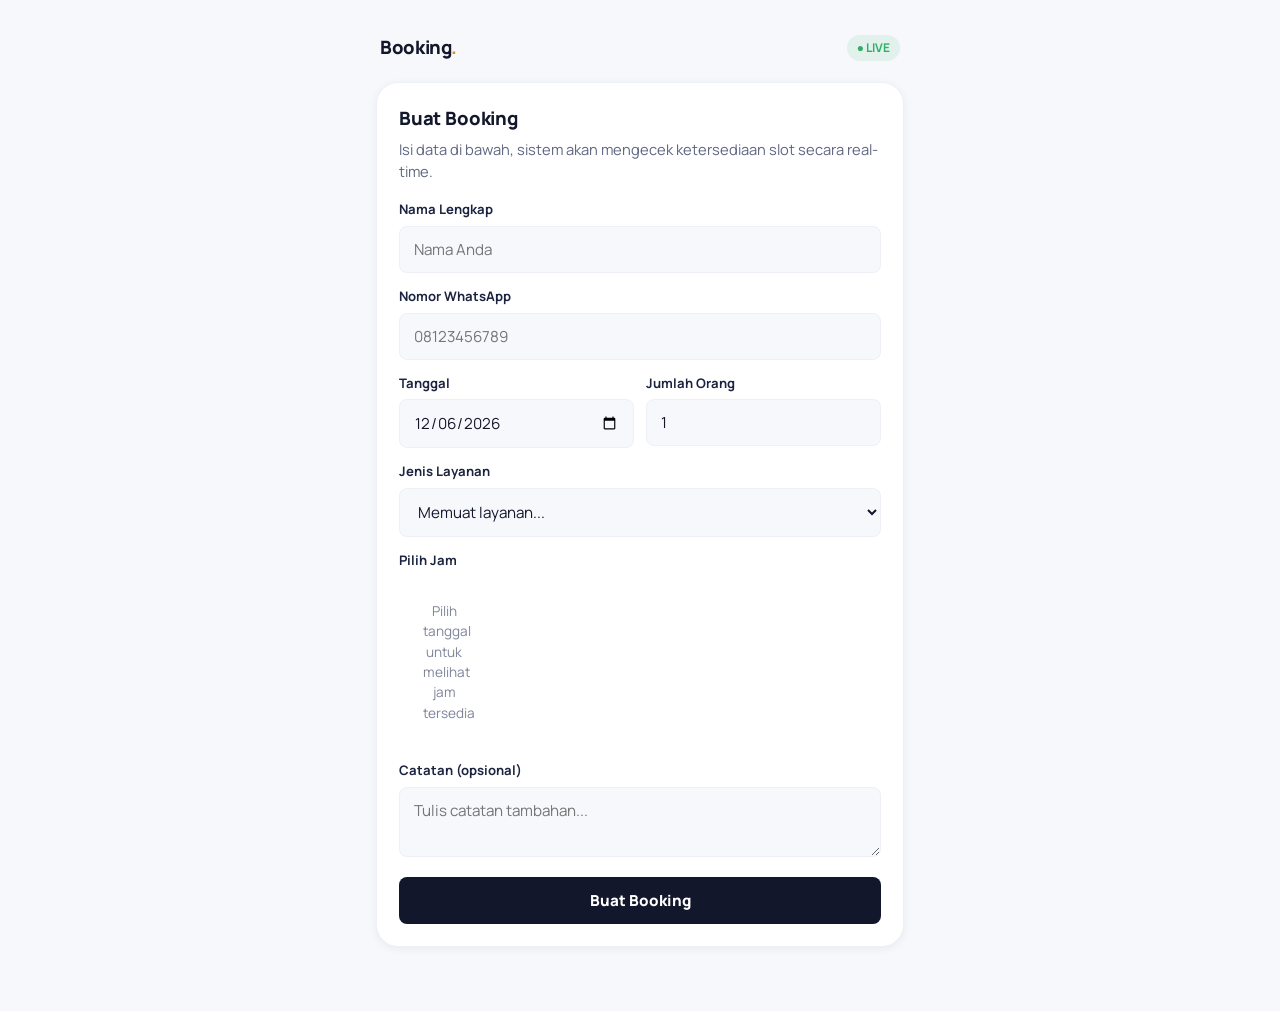
==== index.html @ 095576a8 "Add files via upload" ====
<!DOCTYPE html>
<html lang="id">
<head>
<meta charset="UTF-8">
<meta name="viewport" content="width=device-width, initial-scale=1.0">
<title>Booking Online</title>
<link rel="preconnect" href="https://fonts.googleapis.com">
<link href="https://fonts.googleapis.com/css2?family=Manrope:wght@500;700;800&display=swap" rel="stylesheet">
<link rel="stylesheet" href="assets/css/style.css">
</head>
<body>

<div class="page">
  <div class="topbar">
    <div class="brand">Booking<span>.</span></div>
    <div id="conn-indicator" class="conn-indicator online">● LIVE</div>
  </div>

  <!-- FORM BOOKING -->
  <div class="card" id="form-card">
    <h2>Buat Booking</h2>
    <p class="subtitle">Isi data di bawah, sistem akan mengecek ketersediaan slot secara real-time.</p>

    <form id="booking-form">
      <div class="field">
        <label>Nama Lengkap</label>
        <input type="text" name="nama" required placeholder="Nama Anda">
      </div>
      <div class="field">
        <label>Nomor WhatsApp</label>
        <input type="tel" name="whatsapp" required placeholder="08123456789">
      </div>
      <div class="field-row">
        <div class="field">
          <label>Tanggal</label>
          <input type="date" name="tanggal" id="input-tanggal" required>
        </div>
        <div class="field">
          <label>Jumlah Orang</label>
          <input type="number" name="jumlah" min="1" value="1" required>
        </div>
      </div>
      <div class="field">
        <label>Jenis Layanan</label>
        <select name="layanan" id="select-layanan" required>
          <option value="">Memuat layanan...</option>
        </select>
      </div>

      <div class="field">
        <label>Pilih Jam</label>
        <div id="slot-grid" class="slot-grid">
          <div class="loading-row">Pilih tanggal untuk melihat jam tersedia</div>
        </div>
        <input type="hidden" name="jam" id="input-jam" required>
      </div>

      <div class="field">
        <label>Catatan (opsional)</label>
        <textarea name="catatan" placeholder="Tulis catatan tambahan..."></textarea>
      </div>

      <button type="submit" class="btn btn-primary" id="submit-btn">Buat Booking</button>
    </form>
  </div>

  <!-- HASIL BOOKING -->
  <div class="card" id="result-card" style="display:none;">
    <h2>Booking Berhasil Dibuat</h2>
    <div class="detail-row"><span class="label">Booking ID</span><span class="value" id="res-id">-</span></div>
    <div class="detail-row"><span class="label">Nama</span><span class="value" id="res-nama">-</span></div>
    <div class="detail-row"><span class="label">Tanggal</span><span class="value" id="res-tanggal">-</span></div>
    <div class="detail-row"><span class="label">Jam</span><span class="value" id="res-jam">-</span></div>
    <div class="detail-row"><span class="label">Status</span><span class="value"><span class="badge badge-PENDING">PENDING</span></span></div>

    <div style="margin-top:18px; display:flex; flex-direction:column; gap:10px;">
      <a class="btn btn-amber" id="res-wa-btn" target="_blank" rel="noopener">Kirim WhatsApp</a>
      <a class="btn btn-outline" href="status.html" id="res-status-link">Cek Status Booking</a>
      <button class="btn btn-outline" id="res-new-btn" type="button">Buat Booking Lain</button>
    </div>
  </div>
</div>

<div id="toast-container"></div>

<script src="assets/js/config.js"></script>
<script src="assets/js/api.js"></script>
<script src="assets/js/booking.js"></script>
</body>
</html>
---- assets/css/style.css ----
/* ============================================================
   DESIGN TOKENS
   Palette: deep ink navy + warm amber accent (bukan cream/terracotta default)
   Font: Manrope (display/UI) + system fallback
============================================================ */
:root {
  --ink-900: #12172b;
  --ink-800: #1c2340;
  --ink-700: #2a3358;
  --ink-100: #eef0f7;
  --ink-50:  #f7f8fc;
  --amber-500: #f2a93b;
  --amber-600: #d98e1f;
  --green-500: #2fae66;
  --red-500: #e14f4f;
  --blue-500: #3b7cf2;

  --radius-sm: 8px;
  --radius-md: 14px;
  --radius-lg: 22px;

  --shadow-sm: 0 2px 8px rgba(18, 23, 43, 0.06);
  --shadow-md: 0 8px 24px rgba(18, 23, 43, 0.10);

  --font-display: 'Manrope', 'Segoe UI', sans-serif;
  --font-body: 'Manrope', 'Segoe UI', sans-serif;
}

* { box-sizing: border-box; }
html, body { margin: 0; padding: 0; }

body {
  font-family: var(--font-body);
  background: var(--ink-50);
  color: var(--ink-900);
  line-height: 1.5;
  -webkit-font-smoothing: antialiased;
}

a { color: inherit; }

/* ---------------- Layout shells ---------------- */
.page {
  max-width: 560px;
  margin: 0 auto;
  padding: 20px 16px 64px;
}
.page-wide {
  max-width: 1080px;
  margin: 0 auto;
  padding: 20px 20px 64px;
}

.topbar {
  display: flex;
  align-items: center;
  justify-content: space-between;
  padding: 14px 4px 20px;
}
.brand {
  font-family: var(--font-display);
  font-weight: 800;
  font-size: 1.15rem;
  letter-spacing: -0.02em;
  color: var(--ink-900);
}
.brand span { color: var(--amber-600); }

/* ---------------- Live indicator ---------------- */
.conn-indicator {
  font-size: 0.75rem;
  font-weight: 700;
  padding: 4px 10px;
  border-radius: 999px;
  background: var(--ink-100);
  color: var(--ink-700);
}
.conn-indicator.online { color: var(--green-500); background: rgba(47,174,102,0.10); }
.conn-indicator.offline { color: var(--red-500); background: rgba(225,79,79,0.10); }

/* ---------------- Cards ---------------- */
.card {
  background: #fff;
  border-radius: var(--radius-lg);
  padding: 22px;
  box-shadow: var(--shadow-sm);
  border: 1px solid var(--ink-100);
}
.card + .card { margin-top: 16px; }

h1, h2, h3 {
  font-family: var(--font-display);
  letter-spacing: -0.01em;
  margin: 0 0 6px;
}
h1 { font-size: 1.5rem; font-weight: 800; }
h2 { font-size: 1.15rem; font-weight: 800; }
p.subtitle { color: var(--ink-700); opacity: 0.75; margin: 0 0 18px; font-size: 0.92rem; }

/* ---------------- Form ---------------- */
.field { margin-bottom: 14px; }
.field label {
  display: block;
  font-size: 0.82rem;
  font-weight: 700;
  color: var(--ink-800);
  margin-bottom: 6px;
}
.field input,
.field select,
.field textarea {
  width: 100%;
  padding: 12px 14px;
  border-radius: var(--radius-sm);
  border: 1.5px solid var(--ink-100);
  background: var(--ink-50);
  font-size: 0.95rem;
  font-family: inherit;
  color: var(--ink-900);
  transition: border-color 0.15s ease;
}
.field input:focus,
.field select:focus,
.field textarea:focus {
  outline: none;
  border-color: var(--amber-500);
  background: #fff;
}
.field textarea { resize: vertical; min-height: 70px; }
.field-row { display: flex; gap: 12px; }
.field-row .field { flex: 1; }

/* ---------------- Slots ---------------- */
.slot-grid {
  display: grid;
  grid-template-columns: repeat(auto-fill, minmax(84px, 1fr));
  gap: 8px;
  margin-top: 4px;
}
.slot {
  padding: 10px 6px;
  text-align: center;
  border-radius: var(--radius-sm);
  border: 1.5px solid var(--ink-100);
  background: var(--ink-50);
  cursor: pointer;
  font-size: 0.85rem;
  font-weight: 700;
  color: var(--ink-800);
}
.slot small { display: block; font-weight: 500; opacity: 0.65; font-size: 0.72rem; margin-top: 2px; }
.slot.selected { border-color: var(--amber-500); background: rgba(242,169,59,0.14); color: var(--amber-600); }
.slot.full { opacity: 0.4; cursor: not-allowed; text-decoration: line-through; }

/* ---------------- Buttons ---------------- */
.btn {
  display: inline-flex;
  align-items: center;
  justify-content: center;
  gap: 8px;
  border: none;
  border-radius: var(--radius-sm);
  padding: 13px 20px;
  font-size: 0.95rem;
  font-weight: 800;
  font-family: inherit;
  cursor: pointer;
  transition: transform 0.1s ease, opacity 0.15s ease;
  width: 100%;
}
.btn:active { transform: scale(0.98); }
.btn:disabled { opacity: 0.5; cursor: not-allowed; }
.btn-primary { background: var(--ink-900); color: #fff; }
.btn-amber { background: var(--amber-500); color: var(--ink-900); }
.btn-outline { background: #fff; color: var(--ink-900); border: 1.5px solid var(--ink-100); }
.btn-sm { width: auto; padding: 8px 14px; font-size: 0.8rem; }
.btn-green { background: var(--green-500); color: #fff; }
.btn-red { background: var(--red-500); color: #fff; }
.btn-blue { background: var(--blue-500); color: #fff; }

/* ---------------- Status badges ---------------- */
.badge {
  display: inline-block;
  padding: 5px 12px;
  border-radius: 999px;
  font-size: 0.75rem;
  font-weight: 800;
  letter-spacing: 0.02em;
}
.badge-PENDING { background: rgba(242,169,59,0.15); color: var(--amber-600); }
.badge-CONFIRMED { background: rgba(47,174,102,0.15); color: var(--green-500); }
.badge-RESCHEDULED { background: rgba(59,124,242,0.15); color: var(--blue-500); }
.badge-CANCELLED { background: rgba(225,79,79,0.15); color: var(--red-500); }
.badge-REJECTED { background: rgba(225,79,79,0.15); color: var(--red-500); }
.badge-COMPLETED { background: var(--ink-100); color: var(--ink-800); }

/* ---------------- Result / detail rows ---------------- */
.detail-row {
  display: flex;
  justify-content: space-between;
  padding: 9px 0;
  border-bottom: 1px dashed var(--ink-100);
  font-size: 0.9rem;
}
.detail-row:last-child { border-bottom: none; }
.detail-row span.label { color: var(--ink-700); opacity: 0.7; }
.detail-row span.value { font-weight: 700; text-align: right; }

/* ---------------- Toast ---------------- */
#toast-container {
  position: fixed;
  bottom: 20px;
  left: 50%;
  transform: translateX(-50%);
  display: flex;
  flex-direction: column;
  gap: 8px;
  z-index: 999;
  width: calc(100% - 32px);
  max-width: 420px;
}
.toast {
  background: var(--ink-900);
  color: #fff;
  padding: 12px 16px;
  border-radius: var(--radius-sm);
  font-size: 0.85rem;
  font-weight: 600;
  box-shadow: var(--shadow-md);
  opacity: 0;
  transform: translateY(8px);
  transition: all 0.25s ease;
}
.toast.show { opacity: 1; transform: translateY(0); }
.toast-success { background: var(--green-500); }
.toast-error { background: var(--red-500); }

/* ---------------- Loading ---------------- */
.spinner {
  width: 20px; height: 20px;
  border: 3px solid var(--ink-100);
  border-top-color: var(--amber-500);
  border-radius: 50%;
  animation: spin 0.7s linear infinite;
  margin: 0 auto;
}
@keyframes spin { to { transform: rotate(360deg); } }
.loading-row { text-align: center; padding: 24px; color: var(--ink-700); opacity: 0.6; font-size: 0.85rem; }

/* ---------------- Admin dashboard ---------------- */
.stat-grid {
  display: grid;
  grid-template-columns: repeat(auto-fit, minmax(120px, 1fr));
  gap: 12px;
  margin-bottom: 20px;
}
.stat-card {
  background: #fff;
  border-radius: var(--radius-md);
  padding: 16px;
  border: 1px solid var(--ink-100);
  box-shadow: var(--shadow-sm);
}
.stat-card .num { font-family: var(--font-display); font-size: 1.6rem; font-weight: 800; }
.stat-card .lbl { font-size: 0.75rem; color: var(--ink-700); opacity: 0.7; font-weight: 700; text-transform: uppercase; letter-spacing: 0.03em; }

.table-wrap { overflow-x: auto; border-radius: var(--radius-md); border: 1px solid var(--ink-100); background: #fff; }
table { width: 100%; border-collapse: collapse; font-size: 0.85rem; min-width: 900px; }
thead th {
  text-align: left;
  padding: 12px 14px;
  background: var(--ink-900);
  color: #fff;
  font-weight: 700;
  font-size: 0.75rem;
  text-transform: uppercase;
  letter-spacing: 0.03em;
  white-space: nowrap;
}
tbody td { padding: 12px 14px; border-bottom: 1px solid var(--ink-100); white-space: nowrap; }
tbody tr:hover { background: var(--ink-50); }
.action-cell { display: flex; gap: 6px; flex-wrap: wrap; }

.login-wrap {
  min-height: 100vh;
  display: flex;
  align-items: center;
  justify-content: center;
  padding: 20px;
}
.login-card { width: 100%; max-width: 380px; }

.modal-backdrop {
  position: fixed; inset: 0;
  background: rgba(18,23,43,0.45);
  display: none;
  align-items: center;
  justify-content: center;
  z-index: 998;
  padding: 20px;
}
.modal-backdrop.open { display: flex; }
.modal-card { background: #fff; border-radius: var(--radius-lg); padding: 22px; width: 100%; max-width: 380px; }

@media (max-width: 640px) {
  .field-row { flex-direction: column; gap: 0; }
}
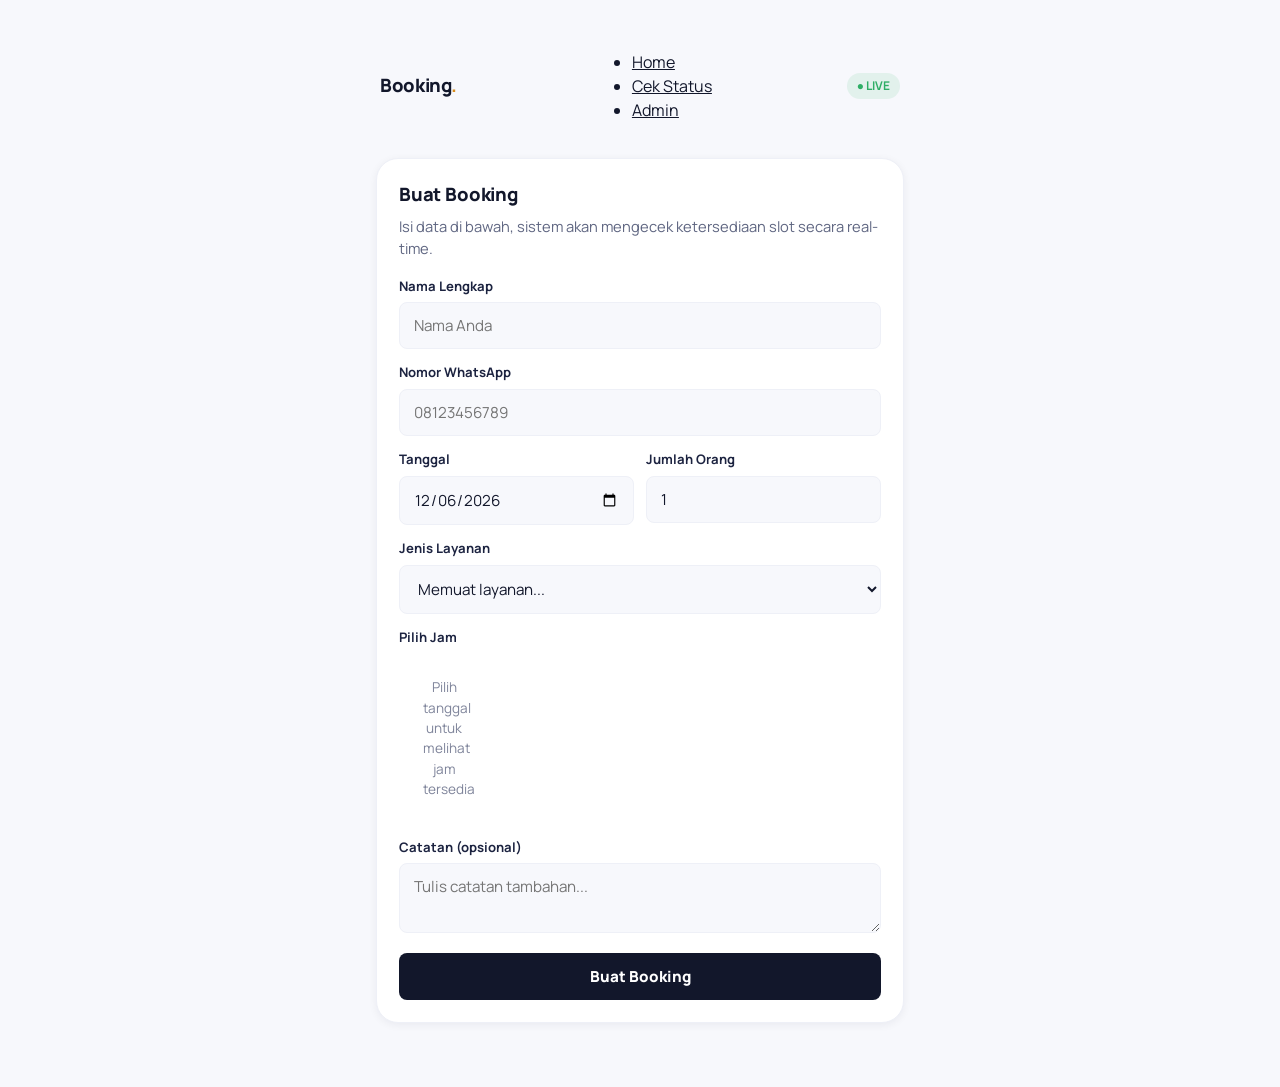
==== commit 3c4b0e2e: "Update index.html" ====
--- a/index.html
+++ b/index.html
@@ -11,8 +11,16 @@
 <body>
 
 <div class="page">
+  <!-- TOPBAR / NAVBAR -->
   <div class="topbar">
     <div class="brand">Booking<span>.</span></div>
+    <nav class="navbar">
+      <ul class="nav-links">
+        <li><a href="index.html" class="active">Home</a></li>
+        <li><a href="status.html">Cek Status</a></li>
+        <li><a href="admin.html">Admin</a></li>
+      </ul>
+    </nav>
     <div id="conn-indicator" class="conn-indicator online">● LIVE</div>
   </div>
 
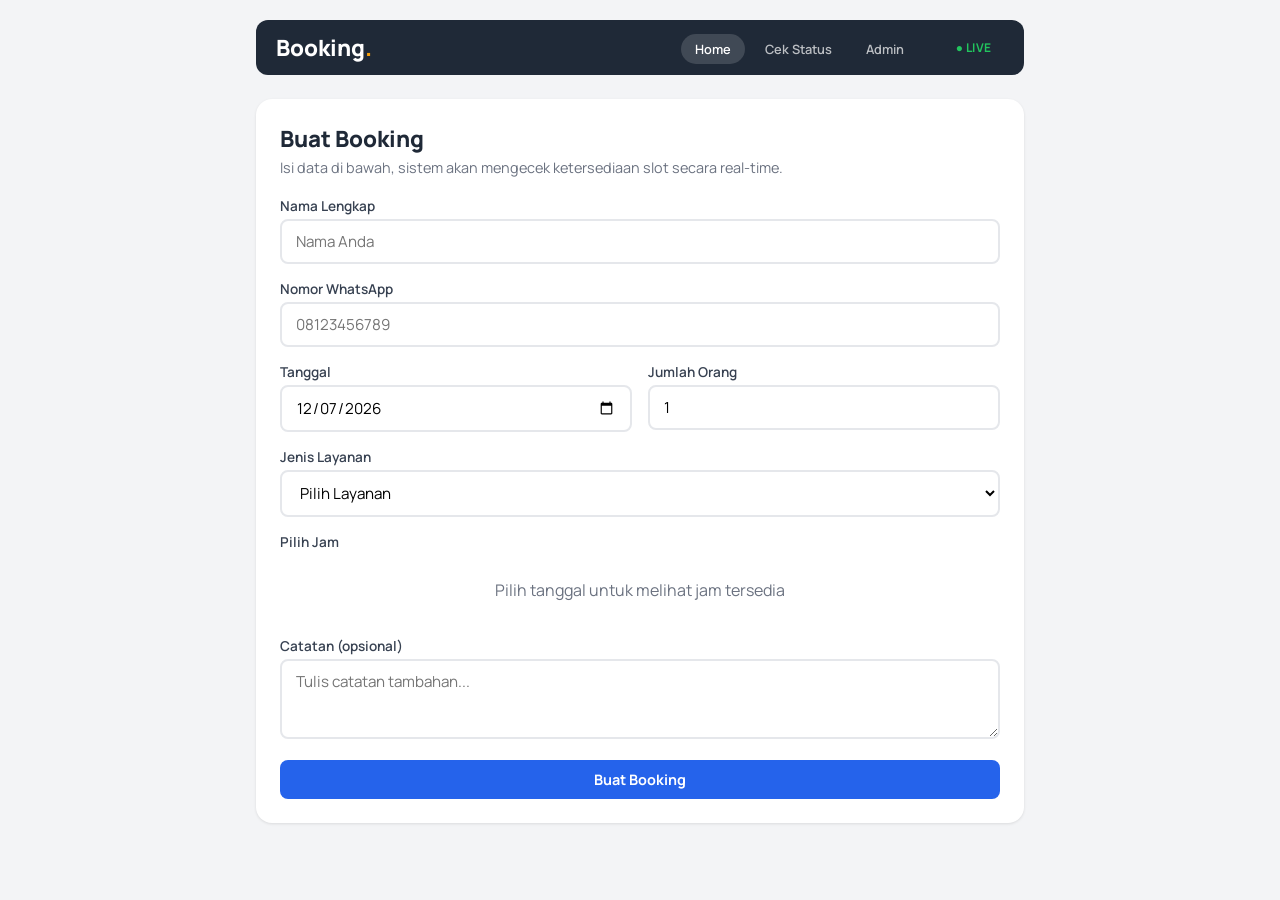
==== commit 989fa3ea: "Update index.html" ====
--- a/index.html
+++ b/index.html
@@ -6,7 +6,375 @@
 <title>Booking Online</title>
 <link rel="preconnect" href="https://fonts.googleapis.com">
 <link href="https://fonts.googleapis.com/css2?family=Manrope:wght@500;700;800&display=swap" rel="stylesheet">
-<link rel="stylesheet" href="assets/css/style.css">
+<style>
+/* ========== CSS STYLES ========== */
+* {
+  margin: 0;
+  padding: 0;
+  box-sizing: border-box;
+}
+
+body {
+  font-family: 'Manrope', sans-serif;
+  background: #f3f4f6;
+  color: #1f2937;
+  min-height: 100vh;
+}
+
+.page {
+  max-width: 800px;
+  margin: 0 auto;
+  padding: 20px 16px;
+}
+
+/* TOPBAR */
+.topbar {
+  display: flex;
+  align-items: center;
+  background: #1f2937;
+  color: #fff;
+  padding: 12px 20px;
+  border-radius: 12px;
+  margin-bottom: 24px;
+  gap: 16px;
+  flex-wrap: wrap;
+}
+
+.brand {
+  font-size: 1.4rem;
+  font-weight: 800;
+}
+.brand span {
+  color: #f59e0b;
+}
+
+.navbar {
+  display: flex;
+  align-items: center;
+  margin-left: auto;
+  margin-right: 10px;
+}
+
+.nav-links {
+  display: flex;
+  list-style: none;
+  gap: 6px;
+}
+
+.nav-links li a {
+  color: rgba(255,255,255,0.7);
+  text-decoration: none;
+  font-size: 0.8rem;
+  font-weight: 600;
+  padding: 6px 14px;
+  border-radius: 20px;
+  transition: all 0.3s ease;
+}
+
+.nav-links li a:hover {
+  color: #fff;
+  background: rgba(255,255,255,0.1);
+}
+
+.nav-links li a.active {
+  color: #fff;
+  background: rgba(255,255,255,0.15);
+}
+
+.conn-indicator {
+  font-size: 0.75rem;
+  font-weight: 700;
+  padding: 4px 12px;
+  border-radius: 20px;
+  letter-spacing: 0.5px;
+}
+.conn-indicator.online {
+  color: #22c55e;
+}
+.conn-indicator.offline {
+  color: #ef4444;
+}
+
+/* CARD */
+.card {
+  background: #fff;
+  border-radius: 16px;
+  padding: 24px;
+  box-shadow: 0 1px 3px rgba(0,0,0,0.1);
+  margin-bottom: 20px;
+}
+.card h2 {
+  font-size: 1.4rem;
+  font-weight: 800;
+  margin-bottom: 4px;
+}
+.card .subtitle {
+  color: #6b7280;
+  font-size: 0.9rem;
+  margin-bottom: 20px;
+}
+
+/* FIELD */
+.field {
+  margin-bottom: 16px;
+}
+.field label {
+  display: block;
+  font-weight: 600;
+  font-size: 0.85rem;
+  margin-bottom: 4px;
+  color: #374151;
+}
+.field input,
+.field select,
+.field textarea {
+  width: 100%;
+  padding: 10px 14px;
+  border: 2px solid #e5e7eb;
+  border-radius: 8px;
+  font-size: 0.95rem;
+  font-family: inherit;
+  transition: border-color 0.2s;
+  background: #fff;
+}
+.field input:focus,
+.field select:focus,
+.field textarea:focus {
+  outline: none;
+  border-color: #2563eb;
+}
+.field textarea {
+  min-height: 80px;
+  resize: vertical;
+}
+
+.field-row {
+  display: grid;
+  grid-template-columns: 1fr 1fr;
+  gap: 16px;
+}
+
+/* SLOT GRID */
+.slot-grid {
+  display: grid;
+  grid-template-columns: repeat(auto-fill, minmax(100px, 1fr));
+  gap: 10px;
+  margin-top: 8px;
+}
+
+.slot-item {
+  padding: 10px 12px;
+  border: 2px solid #e5e7eb;
+  border-radius: 8px;
+  text-align: center;
+  cursor: pointer;
+  transition: all 0.2s ease;
+  background: #fff;
+}
+
+.slot-item.available:hover {
+  border-color: #6b7280;
+  transform: translateY(-2px);
+  box-shadow: 0 4px 12px rgba(0,0,0,0.1);
+}
+
+.slot-item.selected {
+  border-color: #2563eb;
+  background: #eff6ff;
+  box-shadow: 0 0 0 3px rgba(37, 99, 235, 0.2);
+}
+
+.slot-item.unavailable {
+  background: #f3f4f6;
+  cursor: not-allowed;
+  opacity: 0.6;
+}
+
+.slot-time {
+  display: block;
+  font-weight: 600;
+  font-size: 0.9rem;
+}
+
+.slot-info {
+  display: block;
+  font-size: 0.7rem;
+  color: #6b7280;
+  margin-top: 2px;
+}
+
+.slot-badge {
+  display: inline-block;
+  background: #ef4444;
+  color: #fff;
+  font-size: 0.6rem;
+  padding: 2px 8px;
+  border-radius: 12px;
+  margin-top: 4px;
+}
+
+.loading-row {
+  grid-column: 1 / -1;
+  text-align: center;
+  padding: 20px;
+  color: #6b7280;
+}
+.loading-row.error {
+  color: #ef4444;
+}
+
+/* BUTTON */
+.btn {
+  display: inline-block;
+  padding: 10px 20px;
+  border: none;
+  border-radius: 8px;
+  font-weight: 700;
+  font-size: 0.9rem;
+  cursor: pointer;
+  text-decoration: none;
+  text-align: center;
+  transition: all 0.2s;
+  font-family: inherit;
+}
+.btn-primary {
+  background: #2563eb;
+  color: #fff;
+  width: 100%;
+}
+.btn-primary:hover {
+  background: #1d4ed8;
+}
+.btn-primary:disabled {
+  opacity: 0.6;
+  cursor: not-allowed;
+}
+.btn-amber {
+  background: #f59e0b;
+  color: #fff;
+}
+.btn-amber:hover {
+  background: #d97706;
+}
+.btn-outline {
+  background: transparent;
+  color: #374151;
+  border: 2px solid #d1d5db;
+}
+.btn-outline:hover {
+  background: #f3f4f6;
+}
+
+/* DETAIL ROW */
+.detail-row {
+  display: flex;
+  justify-content: space-between;
+  padding: 10px 0;
+  border-bottom: 1px solid #f3f4f6;
+}
+.detail-row .label {
+  color: #6b7280;
+  font-weight: 500;
+}
+.detail-row .value {
+  font-weight: 700;
+}
+
+.badge {
+  display: inline-block;
+  padding: 4px 12px;
+  border-radius: 12px;
+  font-size: 0.75rem;
+  font-weight: 700;
+}
+.badge-PENDING {
+  background: #fef3c7;
+  color: #d97706;
+}
+.badge-CONFIRMED {
+  background: #dbeafe;
+  color: #2563eb;
+}
+.badge-COMPLETED {
+  background: #d1fae5;
+  color: #059669;
+}
+.badge-CANCELLED {
+  background: #f3f4f6;
+  color: #6b7280;
+}
+.badge-REJECTED {
+  background: #fee2e2;
+  color: #dc2626;
+}
+.badge-RESCHEDULED {
+  background: #ede9fe;
+  color: #7c3aed;
+}
+
+/* TOAST */
+#toast-container {
+  position: fixed;
+  top: 20px;
+  right: 20px;
+  z-index: 9999;
+  display: flex;
+  flex-direction: column;
+  gap: 10px;
+}
+.toast {
+  padding: 14px 20px;
+  border-radius: 8px;
+  color: #fff;
+  font-weight: 500;
+  font-size: 0.9rem;
+  min-width: 250px;
+  max-width: 400px;
+  box-shadow: 0 4px 12px rgba(0,0,0,0.15);
+  animation: slideIn 0.3s ease;
+}
+.toast-success { background: #22c55e; }
+.toast-error { background: #ef4444; }
+.toast-info { background: #3b82f6; }
+
+@keyframes slideIn {
+  from { transform: translateX(100%); opacity: 0; }
+  to { transform: translateX(0); opacity: 1; }
+}
+
+/* RESPONSIVE */
+@media (max-width: 640px) {
+  .topbar {
+    flex-wrap: wrap;
+    padding: 10px 16px;
+    gap: 8px;
+  }
+  .navbar {
+    order: 3;
+    width: 100%;
+    margin: 0;
+    justify-content: center;
+  }
+  .nav-links li a {
+    font-size: 0.7rem;
+    padding: 4px 10px;
+  }
+  .field-row {
+    grid-template-columns: 1fr;
+  }
+  .slot-grid {
+    grid-template-columns: repeat(auto-fill, minmax(80px, 1fr));
+  }
+  .card {
+    padding: 16px;
+  }
+  .toast {
+    min-width: 200px;
+    font-size: 0.8rem;
+    padding: 12px 16px;
+  }
+}
+</style>
 </head>
 <body>
 
@@ -51,7 +419,13 @@
       <div class="field">
         <label>Jenis Layanan</label>
         <select name="layanan" id="select-layanan" required>
-          <option value="">Memuat layanan...</option>
+          <option value="">Pilih Layanan</option>
+          <option value="Potong Rambut">Potong Rambut</option>
+          <option value="Creambath">Creambath</option>
+          <option value="Cat Rambut">Cat Rambut</option>
+          <option value="Smoothing">Smoothing</option>
+          <option value="Hair Treatment">Hair Treatment</option>
+          <option value="Full Package">Full Package</option>
         </select>
       </div>
 
@@ -91,8 +465,311 @@
 
 <div id="toast-container"></div>
 
-<script src="assets/js/config.js"></script>
-<script src="assets/js/api.js"></script>
-<script src="assets/js/booking.js"></script>
+<script>
+// ========================================
+// ALL JAVASCRIPT LOGIC
+// ========================================
+
+(function() {
+  'use strict';
+
+  // ========== CONFIGURATION ==========
+  const CONFIG = {
+    ADMIN_PASSWORD: 'admin123',
+    WHATSAPP_ADMIN_NUMBER: '6281234567890',
+    OPERATIONAL_HOURS: { start: '08:00', end: '21:00' },
+    SLOT_DURATION: 60,
+    MAX_CAPACITY: 10,
+    STORAGE_KEY: 'bookings_data'
+  };
+
+  // ========== DOM REFS ==========
+  const form = document.getElementById('booking-form');
+  const formCard = document.getElementById('form-card');
+  const resultCard = document.getElementById('result-card');
+  const submitBtn = document.getElementById('submit-btn');
+  const slotGrid = document.getElementById('slot-grid');
+  const inputJam = document.getElementById('input-jam');
+  const inputTanggal = document.getElementById('input-tanggal');
+  const selectLayanan = document.getElementById('select-layanan');
+  const connIndicator = document.getElementById('conn-indicator');
+
+  const resId = document.getElementById('res-id');
+  const resNama = document.getElementById('res-nama');
+  const resTanggal = document.getElementById('res-tanggal');
+  const resJam = document.getElementById('res-jam');
+  const resWaBtn = document.getElementById('res-wa-btn');
+  const resNewBtn = document.getElementById('res-new-btn');
+
+  let selectedJam = null;
+  let currentBooking = null;
+
+  // ========== LOCAL STORAGE ==========
+  function getBookings() {
+    try {
+      const data = localStorage.getItem(CONFIG.STORAGE_KEY);
+      return data ? JSON.parse(data) : [];
+    } catch { return []; }
+  }
+
+  function saveBookings(bookings) {
+    localStorage.setItem(CONFIG.STORAGE_KEY, JSON.stringify(bookings));
+  }
+
+  function generateId() {
+    return 'BK' + Date.now().toString(36).toUpperCase() + 
+           Math.random().toString(36).substring(2, 5).toUpperCase();
+  }
+
+  function generateTimeSlots() {
+    const slots = [];
+    const start = CONFIG.OPERATIONAL_HOURS.start;
+    const end = CONFIG.OPERATIONAL_HOURS.end;
+    const duration = CONFIG.SLOT_DURATION;
+    
+    let current = new Date(`2000-01-01 ${start}`);
+    const endTime = new Date(`2000-01-01 ${end}`);
+    
+    while (current < endTime) {
+      slots.push(current.toTimeString().slice(0, 5));
+      current.setMinutes(current.getMinutes() + duration);
+    }
+    return slots;
+  }
+
+  // ========== TOAST ==========
+  function toast(message, type = 'info') {
+    const container = document.getElementById('toast-container');
+    const toast = document.createElement('div');
+    toast.className = `toast toast-${type}`;
+    toast.textContent = message;
+    container.appendChild(toast);
+    setTimeout(() => {
+      toast.style.opacity = '0';
+      toast.style.transform = 'translateX(100%)';
+      setTimeout(() => { if (container.contains(toast)) container.removeChild(toast); }, 300);
+    }, 3000);
+  }
+
+  // ========== CONNECTION STATUS ==========
+  function updateConnectionStatus(online) {
+    connIndicator.className = `conn-indicator ${online ? 'online' : 'offline'}`;
+    connIndicator.textContent = online ? '● LIVE' : '● OFFLINE';
+  }
+  updateConnectionStatus(true);
+
+  // ========== LOAD SLOTS ==========
+  function loadSlots() {
+    const tanggal = inputTanggal.value;
+    const layanan = selectLayanan.value;
+
+    if (!tanggal || !layanan) {
+      slotGrid.innerHTML = '<div class="loading-row">Pilih tanggal dan layanan untuk melihat jam tersedia</div>';
+      return;
+    }
+
+    slotGrid.innerHTML = '<div class="loading-row">Memuat jam tersedia...</div>';
+
+    // Simulasi loading
+    setTimeout(() => {
+      const bookings = getBookings();
+      const allSlots = generateTimeSlots();
+      
+      const existingBookings = bookings.filter(b => 
+        b.tanggal === tanggal && 
+        b.layanan === layanan &&
+        (b.status === 'PENDING' || b.status === 'CONFIRMED' || b.status === 'RESCHEDULED')
+      );
+
+      const availableSlots = allSlots.map(slot => {
+        const count = existingBookings.filter(b => b.jam === slot).length;
+        return {
+          time: slot,
+          available: count < CONFIG.MAX_CAPACITY,
+          booked: count,
+          max: CONFIG.MAX_CAPACITY
+        };
+      });
+
+      renderSlots(availableSlots);
+    }, 300);
+  }
+
+  function renderSlots(slots) {
+    if (!slots || slots.length === 0) {
+      slotGrid.innerHTML = '<div class="loading-row">Tidak ada jam tersedia</div>';
+      return;
+    }
+
+    let html = '';
+    let hasAvailable = false;
+
+    slots.forEach(slot => {
+      const isAvailable = slot.available !== false;
+      const isSelected = selectedJam === slot.time;
+      if (isAvailable) hasAvailable = true;
+
+      html += `
+        <div class="slot-item ${isAvailable ? 'available' : 'unavailable'} ${isSelected ? 'selected' : ''}"
+             data-time="${slot.time}"
+             data-available="${isAvailable}"
+             ${!isAvailable ? 'style="cursor:not-allowed;opacity:0.5;"' : ''}>
+          <span class="slot-time">${slot.time}</span>
+          ${slot.booked !== undefined ? `<span class="slot-info">${slot.booked}/${slot.max}</span>` : ''}
+          ${isAvailable ? '' : '<span class="slot-badge">Full</span>'}
+        </div>
+      `;
+    });
+
+    slotGrid.innerHTML = html;
+
+    if (!hasAvailable) {
+      slotGrid.innerHTML = '<div class="loading-row">Maaf, semua jam sudah penuh</div>';
+      return;
+    }
+
+    document.querySelectorAll('.slot-item.available').forEach(el => {
+      el.addEventListener('click', function() {
+        document.querySelectorAll('.slot-item.selected').forEach(e => e.classList.remove('selected'));
+        this.classList.add('selected');
+        selectedJam = this.dataset.time;
+        inputJam.value = selectedJam;
+      });
+    });
+
+    if (!selectedJam || !document.querySelector(`.slot-item[data-time="${selectedJam}"]`)) {
+      selectedJam = null;
+      inputJam.value = '';
+    }
+  }
+
+  // ========== EVENT HANDLERS ==========
+  inputTanggal.addEventListener('change', function() {
+    selectedJam = null;
+    inputJam.value = '';
+    loadSlots();
+  });
+
+  selectLayanan.addEventListener('change', function() {
+    selectedJam = null;
+    inputJam.value = '';
+    loadSlots();
+  });
+
+  // ========== SUBMIT ==========
+  form.addEventListener('submit', function(e) {
+    e.preventDefault();
+
+    const formData = new FormData(form);
+    const nama = formData.get('nama').trim();
+    const whatsapp = formData.get('whatsapp').trim();
+    const tanggal = formData.get('tanggal');
+    const jumlah = parseInt(formData.get('jumlah'));
+    const layanan = formData.get('layanan');
+    const catatan = formData.get('catatan').trim() || '-';
+
+    if (!selectedJam) {
+      toast('Silakan pilih jam terlebih dahulu', 'error');
+      return;
+    }
+
+    if (!/^[0-9]{10,15}$/.test(whatsapp)) {
+      toast('Nomor WhatsApp tidak valid (min 10 digit)', 'error');
+      return;
+    }
+
+    submitBtn.disabled = true;
+    submitBtn.textContent = 'Memproses...';
+
+    setTimeout(() => {
+      try {
+        const bookings = getBookings();
+        const newBooking = {
+          bookingId: generateId(),
+          nama,
+          whatsapp,
+          tanggal,
+          jam: selectedJam,
+          jumlah,
+          layanan,
+          catatan,
+          status: 'PENDING',
+          createdAt: new Date().toISOString(),
+          updatedAt: new Date().toISOString()
+        };
+
+        bookings.push(newBooking);
+        saveBookings(bookings);
+
+        currentBooking = newBooking;
+        showResult(newBooking);
+        toast('Booking berhasil dibuat!', 'success');
+      } catch (error) {
+        toast('Terjadi kesalahan, silakan coba lagi', 'error');
+      } finally {
+        submitBtn.disabled = false;
+        submitBtn.textContent = 'Buat Booking';
+      }
+    }, 500);
+  });
+
+  // ========== SHOW RESULT ==========
+  function showResult(booking) {
+    formCard.style.display = 'none';
+    resultCard.style.display = 'block';
+
+    resId.textContent = booking.bookingId;
+    resNama.textContent = booking.nama;
+    resTanggal.textContent = booking.tanggal;
+    resJam.textContent = booking.jam;
+
+    const waNumber = CONFIG.WHATSAPP_ADMIN_NUMBER;
+    const message = `Halo *${booking.nama}*, booking Anda telah kami terima dengan ID: *${booking.bookingId}*
+
+📅 Tanggal: ${booking.tanggal}
+🕐 Jam: ${booking.jam}
+👥 Jumlah: ${booking.jumlah} orang
+💇 Layanan: ${booking.layanan}
+
+📌 Status: PENDING
+Mohon tunggu konfirmasi dari kami.`;
+
+    resWaBtn.href = `https://wa.me/${waNumber}?text=${encodeURIComponent(message)}`;
+
+    resultCard.scrollIntoView({ behavior: 'smooth', block: 'center' });
+  }
+
+  // ========== RESET ==========
+  resNewBtn.addEventListener('click', function() {
+    form.reset();
+    selectedJam = null;
+    inputJam.value = '';
+    currentBooking = null;
+
+    const tomorrow = new Date();
+    tomorrow.setDate(tomorrow.getDate() + 1);
+    inputTanggal.value = tomorrow.toISOString().split('T')[0];
+
+    slotGrid.innerHTML = '<div class="loading-row">Pilih tanggal untuk melihat jam tersedia</div>';
+    formCard.style.display = 'block';
+    resultCard.style.display = 'none';
+    formCard.scrollIntoView({ behavior: 'smooth', block: 'center' });
+
+    if (inputTanggal.value && selectLayanan.value) {
+      loadSlots();
+    }
+  });
+
+  // ========== INIT ==========
+  (function init() {
+    const tomorrow = new Date();
+    tomorrow.setDate(tomorrow.getDate() + 1);
+    inputTanggal.value = tomorrow.toISOString().split('T')[0];
+    inputTanggal.min = tomorrow.toISOString().split('T')[0];
+  })();
+
+})();
+</script>
+
 </body>
 </html>
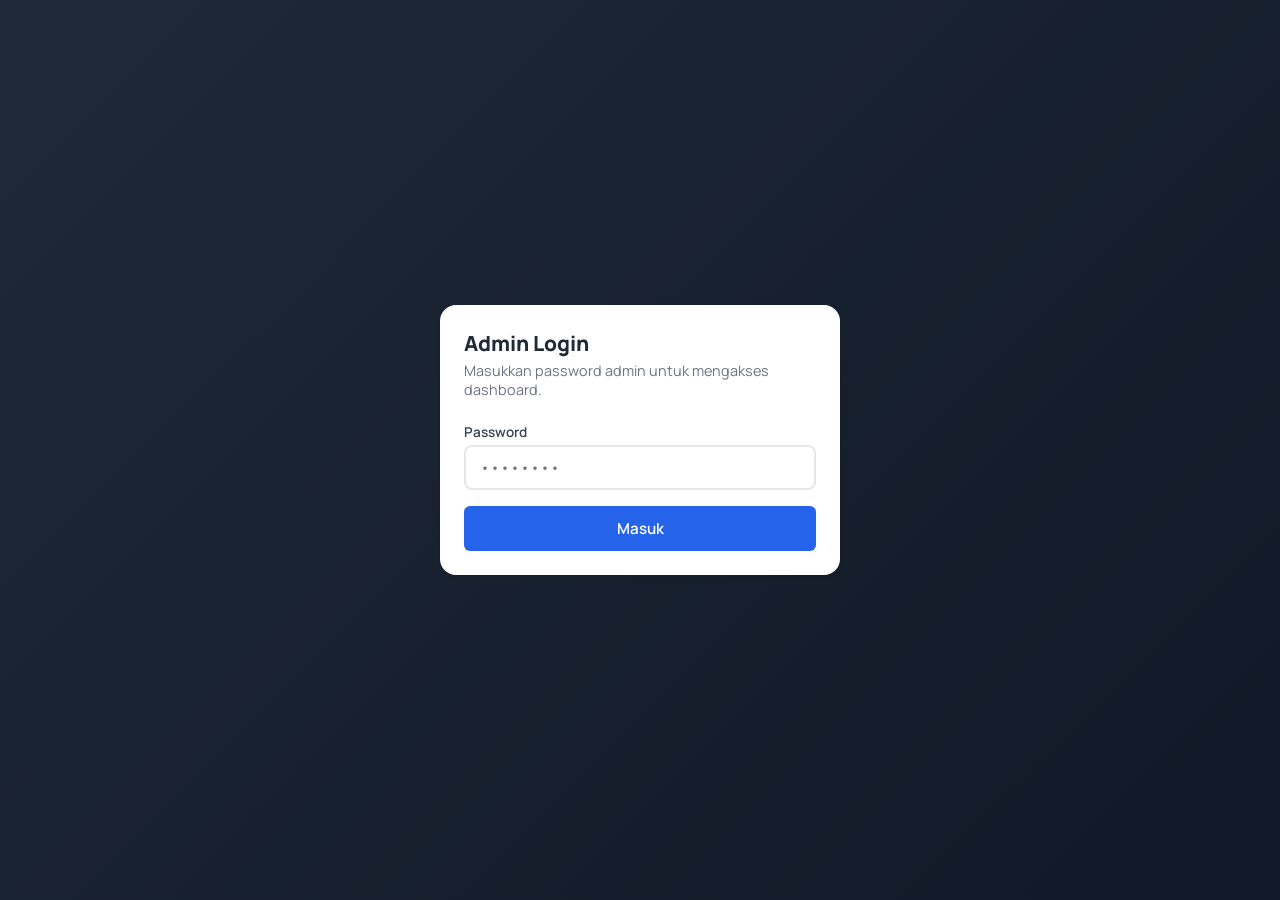
==== commit b02bc19d: "Update index.html" ====
--- a/index.html
+++ b/index.html
@@ -3,7 +3,7 @@
 <head>
 <meta charset="UTF-8">
 <meta name="viewport" content="width=device-width, initial-scale=1.0">
-<title>Booking Online</title>
+<title>Admin - Booking</title>
 <link rel="preconnect" href="https://fonts.googleapis.com">
 <link href="https://fonts.googleapis.com/css2?family=Manrope:wght@500;700;800&display=swap" rel="stylesheet">
 <style>
@@ -21,8 +21,38 @@
   min-height: 100vh;
 }
 
-.page {
-  max-width: 800px;
+/* LOGIN WRAP */
+.login-wrap {
+  display: flex;
+  justify-content: center;
+  align-items: center;
+  min-height: 100vh;
+  padding: 20px;
+  background: linear-gradient(135deg, #1f2937 0%, #111827 100%);
+}
+
+.login-card {
+  max-width: 400px;
+  width: 100%;
+  background: #fff;
+  border-radius: 16px;
+  padding: 32px;
+  box-shadow: 0 20px 60px rgba(0,0,0,0.3);
+}
+.login-card h2 {
+  font-size: 1.5rem;
+  font-weight: 800;
+  margin-bottom: 4px;
+}
+.login-card .subtitle {
+  color: #6b7280;
+  font-size: 0.9rem;
+  margin-bottom: 24px;
+}
+
+/* PAGE WIDE */
+.page-wide {
+  max-width: 1400px;
   margin: 0 auto;
   padding: 20px 16px;
 }
@@ -31,13 +61,14 @@
 .topbar {
   display: flex;
   align-items: center;
+  justify-content: space-between;
   background: #1f2937;
   color: #fff;
   padding: 12px 20px;
   border-radius: 12px;
   margin-bottom: 24px;
-  gap: 16px;
   flex-wrap: wrap;
+  gap: 12px;
 }
 
 .brand {
@@ -47,38 +78,9 @@
 .brand span {
   color: #f59e0b;
 }
-
-.navbar {
-  display: flex;
-  align-items: center;
-  margin-left: auto;
-  margin-right: 10px;
-}
-
-.nav-links {
-  display: flex;
-  list-style: none;
-  gap: 6px;
-}
-
-.nav-links li a {
-  color: rgba(255,255,255,0.7);
+.brand a {
+  color: inherit;
   text-decoration: none;
-  font-size: 0.8rem;
-  font-weight: 600;
-  padding: 6px 14px;
-  border-radius: 20px;
-  transition: all 0.3s ease;
-}
-
-.nav-links li a:hover {
-  color: #fff;
-  background: rgba(255,255,255,0.1);
-}
-
-.nav-links li a.active {
-  color: #fff;
-  background: rgba(255,255,255,0.15);
 }
 
 .conn-indicator {
@@ -86,33 +88,49 @@
   font-weight: 700;
   padding: 4px 12px;
   border-radius: 20px;
-  letter-spacing: 0.5px;
-}
-.conn-indicator.online {
-  color: #22c55e;
-}
-.conn-indicator.offline {
-  color: #ef4444;
-}
-
-/* CARD */
-.card {
-  background: #fff;
-  border-radius: 16px;
-  padding: 24px;
-  box-shadow: 0 1px 3px rgba(0,0,0,0.1);
-  margin-bottom: 20px;
-}
-.card h2 {
-  font-size: 1.4rem;
-  font-weight: 800;
-  margin-bottom: 4px;
-}
-.card .subtitle {
-  color: #6b7280;
-  font-size: 0.9rem;
-  margin-bottom: 20px;
-}
+}
+.conn-indicator.online { color: #22c55e; }
+.conn-indicator.offline { color: #ef4444; }
+
+/* BUTTONS */
+.btn {
+  display: inline-block;
+  padding: 8px 16px;
+  border: none;
+  border-radius: 6px;
+  font-weight: 600;
+  font-size: 0.8rem;
+  cursor: pointer;
+  text-decoration: none;
+  text-align: center;
+  transition: all 0.2s;
+  font-family: inherit;
+}
+.btn-primary {
+  background: #2563eb;
+  color: #fff;
+  width: 100%;
+  padding: 12px;
+  font-size: 0.95rem;
+}
+.btn-primary:hover { background: #1d4ed8; }
+.btn-primary:disabled { opacity: 0.6; cursor: not-allowed; }
+
+.btn-sm { padding: 4px 10px; font-size: 0.7rem; }
+.btn-green { background: #22c55e; color: #fff; }
+.btn-green:hover { background: #16a34a; }
+.btn-blue { background: #3b82f6; color: #fff; }
+.btn-blue:hover { background: #2563eb; }
+.btn-red { background: #ef4444; color: #fff; }
+.btn-red:hover { background: #dc2626; }
+.btn-amber { background: #f59e0b; color: #fff; }
+.btn-amber:hover { background: #d97706; }
+.btn-outline {
+  background: transparent;
+  color: #374151;
+  border: 2px solid #d1d5db;
+}
+.btn-outline:hover { background: #f3f4f6; }
 
 /* FIELD */
 .field {
@@ -126,7 +144,6 @@
   color: #374151;
 }
 .field input,
-.field select,
 .field textarea {
   width: 100%;
   padding: 10px 14px;
@@ -138,7 +155,6 @@
   background: #fff;
 }
 .field input:focus,
-.field select:focus,
 .field textarea:focus {
   outline: none;
   border-color: #2563eb;
@@ -148,168 +164,140 @@
   resize: vertical;
 }
 
-.field-row {
+/* CARD */
+.card {
+  background: #fff;
+  border-radius: 16px;
+  padding: 24px;
+  box-shadow: 0 1px 3px rgba(0,0,0,0.1);
+  margin-bottom: 20px;
+}
+.card h2 {
+  font-size: 1.3rem;
+  font-weight: 800;
+}
+
+/* STAT GRID */
+.stat-grid {
   display: grid;
-  grid-template-columns: 1fr 1fr;
-  gap: 16px;
-}
-
-/* SLOT GRID */
-.slot-grid {
-  display: grid;
-  grid-template-columns: repeat(auto-fill, minmax(100px, 1fr));
-  gap: 10px;
-  margin-top: 8px;
-}
-
-.slot-item {
-  padding: 10px 12px;
-  border: 2px solid #e5e7eb;
-  border-radius: 8px;
+  grid-template-columns: repeat(auto-fit, minmax(120px, 1fr));
+  gap: 12px;
+  margin-bottom: 24px;
+}
+.stat-card {
+  background: #fff;
+  border-radius: 12px;
+  padding: 16px;
   text-align: center;
-  cursor: pointer;
-  transition: all 0.2s ease;
-  background: #fff;
-}
-
-.slot-item.available:hover {
-  border-color: #6b7280;
-  transform: translateY(-2px);
-  box-shadow: 0 4px 12px rgba(0,0,0,0.1);
-}
-
-.slot-item.selected {
-  border-color: #2563eb;
-  background: #eff6ff;
-  box-shadow: 0 0 0 3px rgba(37, 99, 235, 0.2);
-}
-
-.slot-item.unavailable {
-  background: #f3f4f6;
-  cursor: not-allowed;
-  opacity: 0.6;
-}
-
-.slot-time {
-  display: block;
-  font-weight: 600;
-  font-size: 0.9rem;
-}
-
-.slot-info {
-  display: block;
+  box-shadow: 0 1px 3px rgba(0,0,0,0.1);
+}
+.stat-card .num {
+  font-size: 1.6rem;
+  font-weight: 800;
+  color: #1f2937;
+}
+.stat-card .lbl {
   font-size: 0.7rem;
   color: #6b7280;
-  margin-top: 2px;
-}
-
-.slot-badge {
-  display: inline-block;
-  background: #ef4444;
-  color: #fff;
-  font-size: 0.6rem;
-  padding: 2px 8px;
-  border-radius: 12px;
-  margin-top: 4px;
-}
-
+  font-weight: 600;
+  text-transform: uppercase;
+  letter-spacing: 0.5px;
+}
+
+/* TABLE */
+.table-wrap {
+  overflow-x: auto;
+  padding: 0 0 4px 0;
+}
+table {
+  width: 100%;
+  border-collapse: collapse;
+  font-size: 0.85rem;
+}
+thead {
+  background: #f9fafb;
+}
+th {
+  text-align: left;
+  padding: 12px 10px;
+  font-weight: 700;
+  color: #374151;
+  border-bottom: 2px solid #e5e7eb;
+  white-space: nowrap;
+}
+td {
+  padding: 10px;
+  border-bottom: 1px solid #f3f4f6;
+  vertical-align: middle;
+}
+tr:hover td {
+  background: #f9fafb;
+}
 .loading-row {
-  grid-column: 1 / -1;
   text-align: center;
-  padding: 20px;
   color: #6b7280;
-}
-.loading-row.error {
-  color: #ef4444;
-}
-
-/* BUTTON */
-.btn {
-  display: inline-block;
-  padding: 10px 20px;
-  border: none;
-  border-radius: 8px;
-  font-weight: 700;
-  font-size: 0.9rem;
-  cursor: pointer;
-  text-decoration: none;
-  text-align: center;
-  transition: all 0.2s;
-  font-family: inherit;
-}
-.btn-primary {
-  background: #2563eb;
-  color: #fff;
-  width: 100%;
-}
-.btn-primary:hover {
-  background: #1d4ed8;
-}
-.btn-primary:disabled {
-  opacity: 0.6;
-  cursor: not-allowed;
-}
-.btn-amber {
-  background: #f59e0b;
-  color: #fff;
-}
-.btn-amber:hover {
-  background: #d97706;
-}
-.btn-outline {
-  background: transparent;
-  color: #374151;
-  border: 2px solid #d1d5db;
-}
-.btn-outline:hover {
-  background: #f3f4f6;
-}
-
-/* DETAIL ROW */
-.detail-row {
-  display: flex;
-  justify-content: space-between;
-  padding: 10px 0;
-  border-bottom: 1px solid #f3f4f6;
-}
-.detail-row .label {
-  color: #6b7280;
-  font-weight: 500;
-}
-.detail-row .value {
-  font-weight: 700;
+  padding: 30px !important;
 }
 
 .badge {
   display: inline-block;
-  padding: 4px 12px;
+  padding: 3px 10px;
   border-radius: 12px;
-  font-size: 0.75rem;
+  font-size: 0.7rem;
   font-weight: 700;
 }
-.badge-PENDING {
-  background: #fef3c7;
-  color: #d97706;
-}
-.badge-CONFIRMED {
-  background: #dbeafe;
-  color: #2563eb;
-}
-.badge-COMPLETED {
-  background: #d1fae5;
-  color: #059669;
-}
-.badge-CANCELLED {
-  background: #f3f4f6;
+.badge-PENDING { background: #fef3c7; color: #d97706; }
+.badge-CONFIRMED { background: #dbeafe; color: #2563eb; }
+.badge-COMPLETED { background: #d1fae5; color: #059669; }
+.badge-CANCELLED { background: #f3f4f6; color: #6b7280; }
+.badge-REJECTED { background: #fee2e2; color: #dc2626; }
+.badge-RESCHEDULED { background: #ede9fe; color: #7c3aed; }
+
+.action-cell {
+  display: flex;
+  flex-wrap: wrap;
+  gap: 4px;
+}
+.action-cell .btn {
+  font-size: 0.65rem;
+  padding: 3px 8px;
+  white-space: nowrap;
+}
+
+/* MODAL */
+.modal-backdrop {
+  display: none;
+  position: fixed;
+  top: 0; left: 0; right: 0; bottom: 0;
+  background: rgba(0,0,0,0.5);
+  justify-content: center;
+  align-items: center;
+  z-index: 1000;
+  padding: 20px;
+}
+.modal-backdrop.open {
+  display: flex;
+}
+.modal-card {
+  background: #fff;
+  border-radius: 16px;
+  padding: 28px;
+  max-width: 450px;
+  width: 100%;
+  box-shadow: 0 20px 60px rgba(0,0,0,0.3);
+}
+.modal-card h2 {
+  font-size: 1.2rem;
+  font-weight: 800;
+  margin-bottom: 4px;
+}
+.modal-card .subtitle {
   color: #6b7280;
-}
-.badge-REJECTED {
-  background: #fee2e2;
-  color: #dc2626;
-}
-.badge-RESCHEDULED {
-  background: #ede9fe;
-  color: #7c3aed;
+  font-size: 0.9rem;
+  margin-bottom: 16px;
+}
+.modal-card .field {
+  margin-bottom: 14px;
 }
 
 /* TOAST */
@@ -343,131 +331,117 @@
 }
 
 /* RESPONSIVE */
-@media (max-width: 640px) {
-  .topbar {
-    flex-wrap: wrap;
-    padding: 10px 16px;
-    gap: 8px;
-  }
-  .navbar {
-    order: 3;
-    width: 100%;
-    margin: 0;
-    justify-content: center;
-  }
-  .nav-links li a {
-    font-size: 0.7rem;
-    padding: 4px 10px;
-  }
-  .field-row {
-    grid-template-columns: 1fr;
-  }
-  .slot-grid {
-    grid-template-columns: repeat(auto-fill, minmax(80px, 1fr));
-  }
-  .card {
-    padding: 16px;
-  }
-  .toast {
-    min-width: 200px;
-    font-size: 0.8rem;
-    padding: 12px 16px;
-  }
+@media (max-width: 768px) {
+  .stat-grid {
+    grid-template-columns: repeat(auto-fit, minmax(90px, 1fr));
+  }
+  .stat-card .num { font-size: 1.2rem; }
+  .table-wrap { font-size: 0.75rem; }
+  th, td { padding: 6px 6px; }
+  .action-cell .btn { font-size: 0.6rem; padding: 2px 6px; }
+  .modal-card { padding: 20px; }
 }
 </style>
 </head>
 <body>
 
-<div class="page">
-  <!-- TOPBAR / NAVBAR -->
-  <div class="topbar">
-    <div class="brand">Booking<span>.</span></div>
-    <nav class="navbar">
-      <ul class="nav-links">
-        <li><a href="index.html" class="active">Home</a></li>
-        <li><a href="status.html">Cek Status</a></li>
-        <li><a href="admin.html">Admin</a></li>
-      </ul>
-    </nav>
-    <div id="conn-indicator" class="conn-indicator online">● LIVE</div>
-  </div>
-
-  <!-- FORM BOOKING -->
-  <div class="card" id="form-card">
-    <h2>Buat Booking</h2>
-    <p class="subtitle">Isi data di bawah, sistem akan mengecek ketersediaan slot secara real-time.</p>
-
-    <form id="booking-form">
+<!-- LOGIN -->
+<div class="login-wrap" id="login-wrap">
+  <div class="card login-card">
+    <h2>Admin Login</h2>
+    <p class="subtitle">Masukkan password admin untuk mengakses dashboard.</p>
+    <form id="login-form">
       <div class="field">
-        <label>Nama Lengkap</label>
-        <input type="text" name="nama" required placeholder="Nama Anda">
+        <label>Password</label>
+        <input type="password" name="password" required placeholder="••••••••">
       </div>
-      <div class="field">
-        <label>Nomor WhatsApp</label>
-        <input type="tel" name="whatsapp" required placeholder="08123456789">
-      </div>
-      <div class="field-row">
-        <div class="field">
-          <label>Tanggal</label>
-          <input type="date" name="tanggal" id="input-tanggal" required>
-        </div>
-        <div class="field">
-          <label>Jumlah Orang</label>
-          <input type="number" name="jumlah" min="1" value="1" required>
-        </div>
-      </div>
-      <div class="field">
-        <label>Jenis Layanan</label>
-        <select name="layanan" id="select-layanan" required>
-          <option value="">Pilih Layanan</option>
-          <option value="Potong Rambut">Potong Rambut</option>
-          <option value="Creambath">Creambath</option>
-          <option value="Cat Rambut">Cat Rambut</option>
-          <option value="Smoothing">Smoothing</option>
-          <option value="Hair Treatment">Hair Treatment</option>
-          <option value="Full Package">Full Package</option>
-        </select>
-      </div>
-
-      <div class="field">
-        <label>Pilih Jam</label>
-        <div id="slot-grid" class="slot-grid">
-          <div class="loading-row">Pilih tanggal untuk melihat jam tersedia</div>
-        </div>
-        <input type="hidden" name="jam" id="input-jam" required>
-      </div>
-
-      <div class="field">
-        <label>Catatan (opsional)</label>
-        <textarea name="catatan" placeholder="Tulis catatan tambahan..."></textarea>
-      </div>
-
-      <button type="submit" class="btn btn-primary" id="submit-btn">Buat Booking</button>
+      <button type="submit" class="btn btn-primary" id="login-btn">Masuk</button>
     </form>
   </div>
-
-  <!-- HASIL BOOKING -->
-  <div class="card" id="result-card" style="display:none;">
-    <h2>Booking Berhasil Dibuat</h2>
-    <div class="detail-row"><span class="label">Booking ID</span><span class="value" id="res-id">-</span></div>
-    <div class="detail-row"><span class="label">Nama</span><span class="value" id="res-nama">-</span></div>
-    <div class="detail-row"><span class="label">Tanggal</span><span class="value" id="res-tanggal">-</span></div>
-    <div class="detail-row"><span class="label">Jam</span><span class="value" id="res-jam">-</span></div>
-    <div class="detail-row"><span class="label">Status</span><span class="value"><span class="badge badge-PENDING">PENDING</span></span></div>
-
-    <div style="margin-top:18px; display:flex; flex-direction:column; gap:10px;">
-      <a class="btn btn-amber" id="res-wa-btn" target="_blank" rel="noopener">Kirim WhatsApp</a>
-      <a class="btn btn-outline" href="status.html" id="res-status-link">Cek Status Booking</a>
-      <button class="btn btn-outline" id="res-new-btn" type="button">Buat Booking Lain</button>
+</div>
+
+<!-- DASHBOARD -->
+<div class="page-wide" id="dashboard-wrap" style="display:none;">
+  <div class="topbar">
+    <div class="brand"><a href="index.html">Admin Dashboard<span>.</span></a></div>
+    <div style="display:flex; align-items:center; gap:10px;">
+      <div id="conn-indicator" class="conn-indicator online">● LIVE</div>
+      <button class="btn btn-outline btn-sm" id="logout-btn">Keluar</button>
+    </div>
+  </div>
+
+  <div class="stat-grid" id="stat-grid">
+    <div class="stat-card"><div class="num" id="s-total">0</div><div class="lbl">Total</div></div>
+    <div class="stat-card"><div class="num" id="s-PENDING">0</div><div class="lbl">Pending</div></div>
+    <div class="stat-card"><div class="num" id="s-CONFIRMED">0</div><div class="lbl">Confirmed</div></div>
+    <div class="stat-card"><div class="num" id="s-RESCHEDULED">0</div><div class="lbl">Rescheduled</div></div>
+    <div class="stat-card"><div class="num" id="s-CANCELLED">0</div><div class="lbl">Cancelled</div></div>
+    <div class="stat-card"><div class="num" id="s-REJECTED">0</div><div class="lbl">Rejected</div></div>
+    <div class="stat-card"><div class="num" id="s-COMPLETED">0</div><div class="lbl">Completed</div></div>
+  </div>
+
+  <div class="card" style="padding:0; overflow:hidden;">
+    <div style="padding:18px 18px 4px; display:flex; justify-content:space-between; align-items:center;">
+      <h2>Semua Booking</h2>
+      <span style="font-size:0.8rem; color:#6b7280;" id="booking-count">0 booking</span>
+    </div>
+    <div class="table-wrap">
+      <table>
+        <thead>
+          <tr>
+            <th>Booking ID</th><th>Nama</th><th>WhatsApp</th><th>Tanggal</th><th>Jam</th>
+            <th>Jumlah</th><th>Layanan</th><th>Status</th><th>Diperbarui</th><th>Aksi</th>
+          </tr>
+        </thead>
+        <tbody id="booking-tbody">
+          <tr><td colspan="10" class="loading-row">Memuat data...</td></tr>
+        </tbody>
+      </table>
     </div>
   </div>
 </div>
 
+<!-- MODAL: RESCHEDULE -->
+<div class="modal-backdrop" id="reschedule-modal">
+  <div class="modal-card">
+    <h2>Reschedule Booking</h2>
+    <p class="subtitle">Booking ID: <b id="rs-booking-id">-</b></p>
+    <div class="field">
+      <label>Tanggal Baru</label>
+      <input type="date" id="rs-tanggal">
+    </div>
+    <div class="field">
+      <label>Jam Baru</label>
+      <input type="time" id="rs-jam">
+    </div>
+    <div style="display:flex; gap:10px;">
+      <button class="btn btn-outline" id="rs-cancel-btn" type="button">Batal</button>
+      <button class="btn btn-primary" id="rs-submit-btn" type="button">Simpan</button>
+    </div>
+  </div>
+</div>
+
+<!-- MODAL: ALASAN (cancel/reject) -->
+<div class="modal-backdrop" id="reason-modal">
+  <div class="modal-card">
+    <h2 id="reason-title">Alasan</h2>
+    <p class="subtitle">Booking ID: <b id="rn-booking-id">-</b></p>
+    <div class="field">
+      <label>Alasan</label>
+      <textarea id="rn-alasan" placeholder="Tulis alasan..."></textarea>
+    </div>
+    <div style="display:flex; gap:10px;">
+      <button class="btn btn-outline" id="rn-cancel-btn" type="button">Batal</button>
+      <button class="btn btn-red" id="rn-submit-btn" type="button">Konfirmasi</button>
+    </div>
+  </div>
+</div>
+
 <div id="toast-container"></div>
 
 <script>
 // ========================================
-// ALL JAVASCRIPT LOGIC
+// ADMIN.JS - Semua logika di satu file
 // ========================================
 
 (function() {
@@ -476,33 +450,10 @@
   // ========== CONFIGURATION ==========
   const CONFIG = {
     ADMIN_PASSWORD: 'admin123',
+    STORAGE_KEY: 'bookings_data',
     WHATSAPP_ADMIN_NUMBER: '6281234567890',
-    OPERATIONAL_HOURS: { start: '08:00', end: '21:00' },
-    SLOT_DURATION: 60,
-    MAX_CAPACITY: 10,
-    STORAGE_KEY: 'bookings_data'
+    POLLING_INTERVAL_MS: 3000
   };
-
-  // ========== DOM REFS ==========
-  const form = document.getElementById('booking-form');
-  const formCard = document.getElementById('form-card');
-  const resultCard = document.getElementById('result-card');
-  const submitBtn = document.getElementById('submit-btn');
-  const slotGrid = document.getElementById('slot-grid');
-  const inputJam = document.getElementById('input-jam');
-  const inputTanggal = document.getElementById('input-tanggal');
-  const selectLayanan = document.getElementById('select-layanan');
-  const connIndicator = document.getElementById('conn-indicator');
-
-  const resId = document.getElementById('res-id');
-  const resNama = document.getElementById('res-nama');
-  const resTanggal = document.getElementById('res-tanggal');
-  const resJam = document.getElementById('res-jam');
-  const resWaBtn = document.getElementById('res-wa-btn');
-  const resNewBtn = document.getElementById('res-new-btn');
-
-  let selectedJam = null;
-  let currentBooking = null;
 
   // ========== LOCAL STORAGE ==========
   function getBookings() {
@@ -514,27 +465,6 @@
 
   function saveBookings(bookings) {
     localStorage.setItem(CONFIG.STORAGE_KEY, JSON.stringify(bookings));
-  }
-
-  function generateId() {
-    return 'BK' + Date.now().toString(36).toUpperCase() + 
-           Math.random().toString(36).substring(2, 5).toUpperCase();
-  }
-
-  function generateTimeSlots() {
-    const slots = [];
-    const start = CONFIG.OPERATIONAL_HOURS.start;
-    const end = CONFIG.OPERATIONAL_HOURS.end;
-    const duration = CONFIG.SLOT_DURATION;
-    
-    let current = new Date(`2000-01-01 ${start}`);
-    const endTime = new Date(`2000-01-01 ${end}`);
-    
-    while (current < endTime) {
-      slots.push(current.toTimeString().slice(0, 5));
-      current.setMinutes(current.getMinutes() + duration);
-    }
-    return slots;
   }
 
   // ========== TOAST ==========
@@ -551,222 +481,344 @@
     }, 3000);
   }
 
-  // ========== CONNECTION STATUS ==========
-  function updateConnectionStatus(online) {
-    connIndicator.className = `conn-indicator ${online ? 'online' : 'offline'}`;
-    connIndicator.textContent = online ? '● LIVE' : '● OFFLINE';
-  }
-  updateConnectionStatus(true);
-
-  // ========== LOAD SLOTS ==========
-  function loadSlots() {
-    const tanggal = inputTanggal.value;
-    const layanan = selectLayanan.value;
-
-    if (!tanggal || !layanan) {
-      slotGrid.innerHTML = '<div class="loading-row">Pilih tanggal dan layanan untuk melihat jam tersedia</div>';
+  // ========== DOM REFS ==========
+  const loginWrap = document.getElementById('login-wrap');
+  const dashboardWrap = document.getElementById('dashboard-wrap');
+  const loginForm = document.getElementById('login-form');
+  const loginBtn = document.getElementById('login-btn');
+  const logoutBtn = document.getElementById('logout-btn');
+  const tbody = document.getElementById('booking-tbody');
+  const bookingCount = document.getElementById('booking-count');
+  const connIndicator = document.getElementById('conn-indicator');
+
+  // Modal elements
+  const rescheduleModal = document.getElementById('reschedule-modal');
+  const rsBookingId = document.getElementById('rs-booking-id');
+  const rsTanggal = document.getElementById('rs-tanggal');
+  const rsJam = document.getElementById('rs-jam');
+  const rsCancelBtn = document.getElementById('rs-cancel-btn');
+  const rsSubmitBtn = document.getElementById('rs-submit-btn');
+
+  const reasonModal = document.getElementById('reason-modal');
+  const reasonTitle = document.getElementById('reason-title');
+  const rnBookingId = document.getElementById('rn-booking-id');
+  const rnAlasan = document.getElementById('rn-alasan');
+  const rnCancelBtn = document.getElementById('rn-cancel-btn');
+  const rnSubmitBtn = document.getElementById('rn-submit-btn');
+
+  // ========== STATE ==========
+  let pollHandle = null;
+  let currentBookings = [];
+  let lastRenderHash = '';
+  let actionTargetId = null;
+  let reasonMode = 'cancel';
+
+  // ========== LOGIN ==========
+  loginForm.addEventListener('submit', function(e) {
+    e.preventDefault();
+    const password = new FormData(e.target).get('password');
+
+    if (password === CONFIG.ADMIN_PASSWORD) {
+      loginWrap.style.display = 'none';
+      dashboardWrap.style.display = 'block';
+      toast('Login berhasil!', 'success');
+      refreshDashboard();
+      
+      // Start polling
+      if (pollHandle) clearInterval(pollHandle);
+      pollHandle = setInterval(refreshDashboard, CONFIG.POLLING_INTERVAL_MS);
+    } else {
+      toast('Password salah!', 'error');
+    }
+  });
+
+  // ========== LOGOUT ==========
+  logoutBtn.addEventListener('click', function() {
+    if (pollHandle) {
+      clearInterval(pollHandle);
+      pollHandle = null;
+    }
+    loginWrap.style.display = 'flex';
+    dashboardWrap.style.display = 'none';
+    toast('Logout berhasil', 'info');
+  });
+
+  // ========== REFRESH DASHBOARD ==========
+  function refreshDashboard() {
+    const bookings = getBookings();
+    currentBookings = bookings;
+    renderStats(bookings);
+    renderTable(bookings);
+    
+    // Update connection status
+    connIndicator.className = 'conn-indicator online';
+    connIndicator.textContent = '● LIVE';
+  }
+
+  function renderStats(bookings) {
+    const stats = {
+      total: bookings.length,
+      PENDING: 0,
+      CONFIRMED: 0,
+      RESCHEDULED: 0,
+      CANCELLED: 0,
+      REJECTED: 0,
+      COMPLETED: 0
+    };
+    bookings.forEach(b => {
+      if (stats[b.status] !== undefined) stats[b.status]++;
+    });
+
+    ['total', 'PENDING', 'CONFIRMED', 'RESCHEDULED', 'CANCELLED', 'REJECTED', 'COMPLETED'].forEach(k => {
+      const el = document.getElementById('s-' + k);
+      if (el) el.textContent = stats[k] || 0;
+    });
+
+    if (bookingCount) {
+      bookingCount.textContent = `${bookings.length} booking`;
+    }
+  }
+
+  function renderTable(bookings) {
+    // Only redraw if data changed
+    const hash = JSON.stringify(bookings.map(b => [b.bookingId, b.status, b.updatedAt]));
+    if (hash === lastRenderHash) return;
+    lastRenderHash = hash;
+
+    if (!bookings || bookings.length === 0) {
+      tbody.innerHTML = '<tr><td colspan="10" class="loading-row">Belum ada booking.</td></tr>';
       return;
     }
 
-    slotGrid.innerHTML = '<div class="loading-row">Memuat jam tersedia...</div>';
-
-    // Simulasi loading
-    setTimeout(() => {
-      const bookings = getBookings();
-      const allSlots = generateTimeSlots();
+    // Sort by newest first
+    const sorted = [...bookings].sort((a, b) => 
+      new Date(b.createdAt || b.updatedAt) - new Date(a.createdAt || a.updatedAt)
+    );
+
+    tbody.innerHTML = sorted.map(function(b) {
+      let actions = '';
       
-      const existingBookings = bookings.filter(b => 
-        b.tanggal === tanggal && 
-        b.layanan === layanan &&
-        (b.status === 'PENDING' || b.status === 'CONFIRMED' || b.status === 'RESCHEDULED')
-      );
-
-      const availableSlots = allSlots.map(slot => {
-        const count = existingBookings.filter(b => b.jam === slot).length;
-        return {
-          time: slot,
-          available: count < CONFIG.MAX_CAPACITY,
-          booked: count,
-          max: CONFIG.MAX_CAPACITY
-        };
-      });
-
-      renderSlots(availableSlots);
-    }, 300);
-  }
-
-  function renderSlots(slots) {
-    if (!slots || slots.length === 0) {
-      slotGrid.innerHTML = '<div class="loading-row">Tidak ada jam tersedia</div>';
+      // Confirm - hanya untuk PENDING
+      if (b.status === 'PENDING') {
+        actions += `<button class="btn btn-green btn-sm" data-action="confirm" data-id="${b.bookingId}">Confirm</button>`;
+      }
+      
+      // Reschedule - untuk semua kecuali COMPLETED, CANCELLED, REJECTED
+      if (!['COMPLETED', 'CANCELLED', 'REJECTED'].includes(b.status)) {
+        actions += `<button class="btn btn-blue btn-sm" data-action="reschedule" data-id="${b.bookingId}">Reschedule</button>`;
+      }
+      
+      // Cancel - untuk semua kecuali CANCELLED, REJECTED, COMPLETED
+      if (!['CANCELLED', 'REJECTED', 'COMPLETED'].includes(b.status)) {
+        actions += `<button class="btn btn-outline btn-sm" data-action="cancel" data-id="${b.bookingId}">Cancel</button>`;
+      }
+      
+      // Reject - hanya untuk PENDING
+      if (b.status === 'PENDING') {
+        actions += `<button class="btn btn-red btn-sm" data-action="reject" data-id="${b.bookingId}">Reject</button>`;
+      }
+      
+      // Complete - untuk semua kecuali COMPLETED, CANCELLED, REJECTED
+      if (!['COMPLETED', 'CANCELLED', 'REJECTED'].includes(b.status)) {
+        actions += `<button class="btn btn-outline btn-sm" data-action="complete" data-id="${b.bookingId}">Complete</button>`;
+      }
+      
+      // WA - selalu tampil
+      actions += `<a class="btn btn-amber btn-sm" data-action="wa" data-id="${b.bookingId}" target="_blank" rel="noopener">WA</a>`;
+
+      return `<tr>
+        <td><strong>${b.bookingId}</strong></td>
+        <td>${escapeHtml(b.nama)}</td>
+        <td>${escapeHtml(b.whatsapp)}</td>
+        <td>${b.tanggal}</td>
+        <td>${b.jam}</td>
+        <td>${b.jumlah}</td>
+        <td>${escapeHtml(b.layanan)}</td>
+        <td><span class="badge badge-${b.status}">${b.status}</span></td>
+        <td>${formatDate(b.updatedAt)}</td>
+        <td>
+          <div class="action-cell">
+            ${actions}
+          </div>
+        </td>
+      </tr>`;
+    }).join('');
+  }
+
+  function escapeHtml(str) {
+    return String(str ?? '').replace(/[&<>"']/g, function(c) {
+      return ({ '&': '&amp;', '<': '&lt;', '>': '&gt;', '"': '&quot;', "'": '&#39;' })[c];
+    });
+  }
+
+  function formatDate(dateStr) {
+    if (!dateStr) return '-';
+    try {
+      const d = new Date(dateStr);
+      return d.toLocaleDateString('id-ID') + ' ' + 
+             d.toLocaleTimeString('id-ID', { hour: '2-digit', minute: '2-digit' });
+    } catch {
+      return dateStr;
+    }
+  }
+
+  // ========== ACTIONS ==========
+  tbody.addEventListener('click', function(e) {
+    const btn = e.target.closest('[data-action]');
+    if (!btn) return;
+    
+    const action = btn.dataset.action;
+    const bookingId = btn.dataset.id;
+    const booking = currentBookings.find(b => b.bookingId === bookingId);
+
+    if (!booking) {
+      toast('Booking tidak ditemukan', 'error');
       return;
     }
 
-    let html = '';
-    let hasAvailable = false;
-
-    slots.forEach(slot => {
-      const isAvailable = slot.available !== false;
-      const isSelected = selectedJam === slot.time;
-      if (isAvailable) hasAvailable = true;
-
-      html += `
-        <div class="slot-item ${isAvailable ? 'available' : 'unavailable'} ${isSelected ? 'selected' : ''}"
-             data-time="${slot.time}"
-             data-available="${isAvailable}"
-             ${!isAvailable ? 'style="cursor:not-allowed;opacity:0.5;"' : ''}>
-          <span class="slot-time">${slot.time}</span>
-          ${slot.booked !== undefined ? `<span class="slot-info">${slot.booked}/${slot.max}</span>` : ''}
-          ${isAvailable ? '' : '<span class="slot-badge">Full</span>'}
-        </div>
-      `;
-    });
-
-    slotGrid.innerHTML = html;
-
-    if (!hasAvailable) {
-      slotGrid.innerHTML = '<div class="loading-row">Maaf, semua jam sudah penuh</div>';
+    if (action === 'confirm') {
+      if (!confirm('Konfirmasi booking ' + bookingId + '?')) return;
+      updateStatus(bookingId, 'CONFIRMED');
+    } else if (action === 'cancel') {
+      openReasonModal(bookingId, 'cancel');
+    } else if (action === 'reject') {
+      openReasonModal(bookingId, 'reject');
+    } else if (action === 'complete') {
+      if (!confirm('Tandai booking ' + bookingId + ' sebagai selesai?')) return;
+      updateStatus(bookingId, 'COMPLETED');
+    } else if (action === 'reschedule') {
+      openRescheduleModal(bookingId);
+    } else if (action === 'wa') {
+      e.preventDefault();
+      sendWhatsApp(booking);
+    }
+  });
+
+  function updateStatus(bookingId, status, alasan = '') {
+    const bookings = getBookings();
+    const index = bookings.findIndex(b => b.bookingId === bookingId);
+    
+    if (index === -1) {
+      toast('Booking tidak ditemukan', 'error');
       return;
     }
 
-    document.querySelectorAll('.slot-item.available').forEach(el => {
-      el.addEventListener('click', function() {
-        document.querySelectorAll('.slot-item.selected').forEach(e => e.classList.remove('selected'));
-        this.classList.add('selected');
-        selectedJam = this.dataset.time;
-        inputJam.value = selectedJam;
-      });
-    });
-
-    if (!selectedJam || !document.querySelector(`.slot-item[data-time="${selectedJam}"]`)) {
-      selectedJam = null;
-      inputJam.value = '';
-    }
-  }
-
-  // ========== EVENT HANDLERS ==========
-  inputTanggal.addEventListener('change', function() {
-    selectedJam = null;
-    inputJam.value = '';
-    loadSlots();
+    bookings[index].status = status;
+    if (alasan) bookings[index].alasan = alasan;
+    bookings[index].updatedAt = new Date().toISOString();
+    
+    saveBookings(bookings);
+    lastRenderHash = '';
+    toast(`Status berhasil diupdate menjadi ${status}`, 'success');
+    refreshDashboard();
+  }
+
+  function sendWhatsApp(booking) {
+    const templates = {
+      'PENDING': (b) => `Halo ${b.nama},\n\nBooking Anda masih dalam status PENDING.\n\nBooking ID: ${b.bookingId}\nTanggal: ${b.tanggal}\nJam: ${b.jam}\n\nMohon tunggu konfirmasi dari kami.`,
+      'CONFIRMED': (b) => `Halo ${b.nama},\n\nBooking Anda telah DIKONFIRMASI! ✅\n\nBooking ID: ${b.bookingId}\nTanggal: ${b.tanggal}\nJam: ${b.jam}\n\nSilakan datang tepat waktu. Terima kasih.`,
+      'RESCHEDULED': (b) => `Halo ${b.nama},\n\nBooking Anda DIJADWALKAN ULANG. 🔄\n\nBooking ID: ${b.bookingId}\nTanggal baru: ${b.tanggal}\nJam baru: ${b.jam}\n\nMohon konfirmasi kehadiran Anda.`,
+      'CANCELLED': (b) => `Halo ${b.nama},\n\nBooking Anda telah DIBATALKAN. ❌\n\nBooking ID: ${b.bookingId}\nAlasan: ${b.alasan || '-'}\n\nMohon maaf atas ketidaknyamanannya.`,
+      'REJECTED': (b) => `Halo ${b.nama},\n\nMohon maaf, booking Anda TIDAK DAPAT diproses. ❌\n\nBooking ID: ${b.bookingId}\nAlasan: ${b.alasan || '-'}\n\nSilakan hubungi kami untuk info lebih lanjut.`,
+      'COMPLETED': (b) => `Halo ${b.nama},\n\nTerima kasih telah menggunakan layanan kami. Booking Anda berstatus SELESAI. ✅\n\nBooking ID: ${b.bookingId}\n\nSampai jumpa kembali! 🙏`
+    };
+
+    const template = templates[booking.status] || templates['PENDING'];
+    const message = template(booking);
+    const waNumber = CONFIG.WHATSAPP_ADMIN_NUMBER;
+    window.open(`https://wa.me/${waNumber}?text=${encodeURIComponent(message)}`, '_blank');
+  }
+
+  // ========== MODAL: RESCHEDULE ==========
+  function openRescheduleModal(bookingId) {
+    actionTargetId = bookingId;
+    rsBookingId.textContent = bookingId;
+    rsTanggal.value = '';
+    rsJam.value = '';
+    const today = new Date();
+    rsTanggal.min = today.toISOString().split('T')[0];
+    rescheduleModal.classList.add('open');
+  }
+
+  rsCancelBtn.addEventListener('click', function() {
+    rescheduleModal.classList.remove('open');
   });
 
-  selectLayanan.addEventListener('change', function() {
-    selectedJam = null;
-    inputJam.value = '';
-    loadSlots();
+  rsSubmitBtn.addEventListener('click', function() {
+    const tanggalBaru = rsTanggal.value;
+    const jamBaru = rsJam.value;
+    
+    if (!tanggalBaru || !jamBaru) {
+      toast('Tanggal dan jam baru wajib diisi.', 'error');
+      return;
+    }
+
+    const bookings = getBookings();
+    const index = bookings.findIndex(b => b.bookingId === actionTargetId);
+    
+    if (index === -1) {
+      toast('Booking tidak ditemukan', 'error');
+      return;
+    }
+
+    bookings[index].tanggal = tanggalBaru;
+    bookings[index].jam = jamBaru;
+    bookings[index].status = 'RESCHEDULED';
+    bookings[index].updatedAt = new Date().toISOString();
+    
+    saveBookings(bookings);
+    rescheduleModal.classList.remove('open');
+    lastRenderHash = '';
+    toast('Booking berhasil direschedule!', 'success');
+    refreshDashboard();
   });
 
-  // ========== SUBMIT ==========
-  form.addEventListener('submit', function(e) {
-    e.preventDefault();
-
-    const formData = new FormData(form);
-    const nama = formData.get('nama').trim();
-    const whatsapp = formData.get('whatsapp').trim();
-    const tanggal = formData.get('tanggal');
-    const jumlah = parseInt(formData.get('jumlah'));
-    const layanan = formData.get('layanan');
-    const catatan = formData.get('catatan').trim() || '-';
-
-    if (!selectedJam) {
-      toast('Silakan pilih jam terlebih dahulu', 'error');
+  // ========== MODAL: REASON ==========
+  function openReasonModal(bookingId, mode) {
+    actionTargetId = bookingId;
+    reasonMode = mode;
+    reasonTitle.textContent = mode === 'cancel' ? 'Alasan Pembatalan' : 'Alasan Penolakan';
+    rnBookingId.textContent = bookingId;
+    rnAlasan.value = '';
+    reasonModal.classList.add('open');
+  }
+
+  rnCancelBtn.addEventListener('click', function() {
+    reasonModal.classList.remove('open');
+  });
+
+  rnSubmitBtn.addEventListener('click', function() {
+    const alasan = rnAlasan.value.trim();
+    
+    if (!alasan) {
+      toast('Alasan wajib diisi.', 'error');
       return;
     }
 
-    if (!/^[0-9]{10,15}$/.test(whatsapp)) {
-      toast('Nomor WhatsApp tidak valid (min 10 digit)', 'error');
-      return;
-    }
-
-    submitBtn.disabled = true;
-    submitBtn.textContent = 'Memproses...';
-
-    setTimeout(() => {
-      try {
-        const bookings = getBookings();
-        const newBooking = {
-          bookingId: generateId(),
-          nama,
-          whatsapp,
-          tanggal,
-          jam: selectedJam,
-          jumlah,
-          layanan,
-          catatan,
-          status: 'PENDING',
-          createdAt: new Date().toISOString(),
-          updatedAt: new Date().toISOString()
-        };
-
-        bookings.push(newBooking);
-        saveBookings(bookings);
-
-        currentBooking = newBooking;
-        showResult(newBooking);
-        toast('Booking berhasil dibuat!', 'success');
-      } catch (error) {
-        toast('Terjadi kesalahan, silakan coba lagi', 'error');
-      } finally {
-        submitBtn.disabled = false;
-        submitBtn.textContent = 'Buat Booking';
+    const status = reasonMode === 'cancel' ? 'CANCELLED' : 'REJECTED';
+    updateStatus(actionTargetId, status, alasan);
+    reasonModal.classList.remove('open');
+  });
+
+  // ========== KEYBOARD SHORTCUTS ==========
+  document.addEventListener('keydown', function(e) {
+    if (e.key === 'Escape') {
+      if (rescheduleModal.classList.contains('open')) {
+        rescheduleModal.classList.remove('open');
       }
-    }, 500);
+      if (reasonModal.classList.contains('open')) {
+        reasonModal.classList.remove('open');
+      }
+    }
   });
 
-  // ========== SHOW RESULT ==========
-  function showResult(booking) {
-    formCard.style.display = 'none';
-    resultCard.style.display = 'block';
-
-    resId.textContent = booking.bookingId;
-    resNama.textContent = booking.nama;
-    resTanggal.textContent = booking.tanggal;
-    resJam.textContent = booking.jam;
-
-    const waNumber = CONFIG.WHATSAPP_ADMIN_NUMBER;
-    const message = `Halo *${booking.nama}*, booking Anda telah kami terima dengan ID: *${booking.bookingId}*
-
-📅 Tanggal: ${booking.tanggal}
-🕐 Jam: ${booking.jam}
-👥 Jumlah: ${booking.jumlah} orang
-💇 Layanan: ${booking.layanan}
-
-📌 Status: PENDING
-Mohon tunggu konfirmasi dari kami.`;
-
-    resWaBtn.href = `https://wa.me/${waNumber}?text=${encodeURIComponent(message)}`;
-
-    resultCard.scrollIntoView({ behavior: 'smooth', block: 'center' });
-  }
-
-  // ========== RESET ==========
-  resNewBtn.addEventListener('click', function() {
-    form.reset();
-    selectedJam = null;
-    inputJam.value = '';
-    currentBooking = null;
-
-    const tomorrow = new Date();
-    tomorrow.setDate(tomorrow.getDate() + 1);
-    inputTanggal.value = tomorrow.toISOString().split('T')[0];
-
-    slotGrid.innerHTML = '<div class="loading-row">Pilih tanggal untuk melihat jam tersedia</div>';
-    formCard.style.display = 'block';
-    resultCard.style.display = 'none';
-    formCard.scrollIntoView({ behavior: 'smooth', block: 'center' });
-
-    if (inputTanggal.value && selectLayanan.value) {
-      loadSlots();
-    }
-  });
-
   // ========== INIT ==========
-  (function init() {
-    const tomorrow = new Date();
-    tomorrow.setDate(tomorrow.getDate() + 1);
-    inputTanggal.value = tomorrow.toISOString().split('T')[0];
-    inputTanggal.min = tomorrow.toISOString().split('T')[0];
-  })();
+  console.log('✅ Admin loaded successfully!');
+  console.log('🔑 Password: admin123');
+  console.log('📊 Storage key:', CONFIG.STORAGE_KEY);
+
+  // Auto show dashboard if already logged in (via session)
+  // For simplicity, start with login screen
 
 })();
 </script>
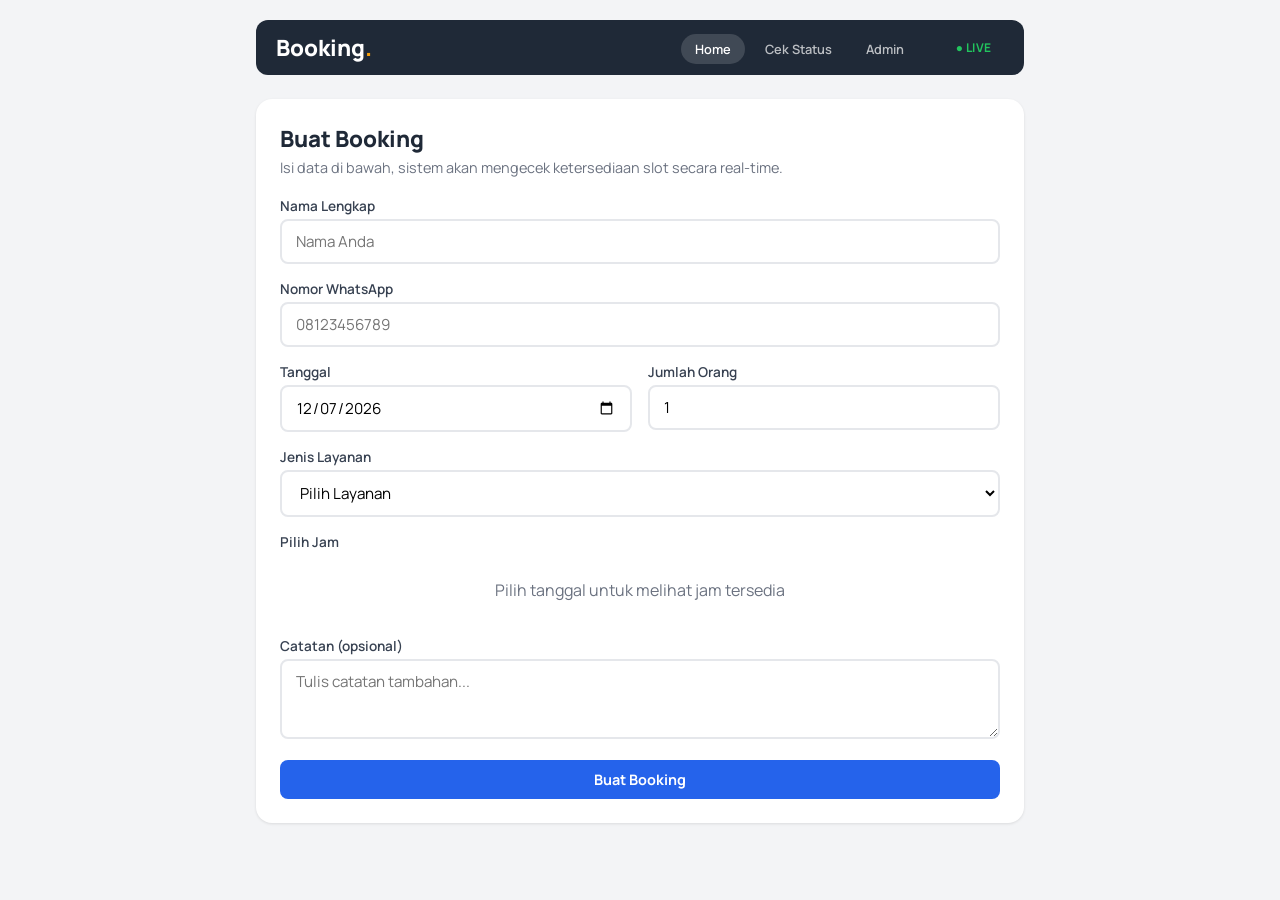
==== commit 850def21: "Update index.html" ====
--- a/index.html
+++ b/index.html
@@ -3,7 +3,7 @@
 <head>
 <meta charset="UTF-8">
 <meta name="viewport" content="width=device-width, initial-scale=1.0">
-<title>Admin - Booking</title>
+<title>Booking Online</title>
 <link rel="preconnect" href="https://fonts.googleapis.com">
 <link href="https://fonts.googleapis.com/css2?family=Manrope:wght@500;700;800&display=swap" rel="stylesheet">
 <style>
@@ -21,38 +21,8 @@
   min-height: 100vh;
 }
 
-/* LOGIN WRAP */
-.login-wrap {
-  display: flex;
-  justify-content: center;
-  align-items: center;
-  min-height: 100vh;
-  padding: 20px;
-  background: linear-gradient(135deg, #1f2937 0%, #111827 100%);
-}
-
-.login-card {
-  max-width: 400px;
-  width: 100%;
-  background: #fff;
-  border-radius: 16px;
-  padding: 32px;
-  box-shadow: 0 20px 60px rgba(0,0,0,0.3);
-}
-.login-card h2 {
-  font-size: 1.5rem;
-  font-weight: 800;
-  margin-bottom: 4px;
-}
-.login-card .subtitle {
-  color: #6b7280;
-  font-size: 0.9rem;
-  margin-bottom: 24px;
-}
-
-/* PAGE WIDE */
-.page-wide {
-  max-width: 1400px;
+.page {
+  max-width: 800px;
   margin: 0 auto;
   padding: 20px 16px;
 }
@@ -61,14 +31,13 @@
 .topbar {
   display: flex;
   align-items: center;
-  justify-content: space-between;
   background: #1f2937;
   color: #fff;
   padding: 12px 20px;
   border-radius: 12px;
   margin-bottom: 24px;
+  gap: 16px;
   flex-wrap: wrap;
-  gap: 12px;
 }
 
 .brand {
@@ -78,9 +47,38 @@
 .brand span {
   color: #f59e0b;
 }
-.brand a {
-  color: inherit;
+
+.navbar {
+  display: flex;
+  align-items: center;
+  margin-left: auto;
+  margin-right: 10px;
+}
+
+.nav-links {
+  display: flex;
+  list-style: none;
+  gap: 6px;
+}
+
+.nav-links li a {
+  color: rgba(255,255,255,0.7);
   text-decoration: none;
+  font-size: 0.8rem;
+  font-weight: 600;
+  padding: 6px 14px;
+  border-radius: 20px;
+  transition: all 0.3s ease;
+}
+
+.nav-links li a:hover {
+  color: #fff;
+  background: rgba(255,255,255,0.1);
+}
+
+.nav-links li a.active {
+  color: #fff;
+  background: rgba(255,255,255,0.15);
 }
 
 .conn-indicator {
@@ -88,49 +86,33 @@
   font-weight: 700;
   padding: 4px 12px;
   border-radius: 20px;
-}
-.conn-indicator.online { color: #22c55e; }
-.conn-indicator.offline { color: #ef4444; }
-
-/* BUTTONS */
-.btn {
-  display: inline-block;
-  padding: 8px 16px;
-  border: none;
-  border-radius: 6px;
-  font-weight: 600;
-  font-size: 0.8rem;
-  cursor: pointer;
-  text-decoration: none;
-  text-align: center;
-  transition: all 0.2s;
-  font-family: inherit;
-}
-.btn-primary {
-  background: #2563eb;
-  color: #fff;
-  width: 100%;
-  padding: 12px;
-  font-size: 0.95rem;
-}
-.btn-primary:hover { background: #1d4ed8; }
-.btn-primary:disabled { opacity: 0.6; cursor: not-allowed; }
-
-.btn-sm { padding: 4px 10px; font-size: 0.7rem; }
-.btn-green { background: #22c55e; color: #fff; }
-.btn-green:hover { background: #16a34a; }
-.btn-blue { background: #3b82f6; color: #fff; }
-.btn-blue:hover { background: #2563eb; }
-.btn-red { background: #ef4444; color: #fff; }
-.btn-red:hover { background: #dc2626; }
-.btn-amber { background: #f59e0b; color: #fff; }
-.btn-amber:hover { background: #d97706; }
-.btn-outline {
-  background: transparent;
-  color: #374151;
-  border: 2px solid #d1d5db;
-}
-.btn-outline:hover { background: #f3f4f6; }
+  letter-spacing: 0.5px;
+}
+.conn-indicator.online {
+  color: #22c55e;
+}
+.conn-indicator.offline {
+  color: #ef4444;
+}
+
+/* CARD */
+.card {
+  background: #fff;
+  border-radius: 16px;
+  padding: 24px;
+  box-shadow: 0 1px 3px rgba(0,0,0,0.1);
+  margin-bottom: 20px;
+}
+.card h2 {
+  font-size: 1.4rem;
+  font-weight: 800;
+  margin-bottom: 4px;
+}
+.card .subtitle {
+  color: #6b7280;
+  font-size: 0.9rem;
+  margin-bottom: 20px;
+}
 
 /* FIELD */
 .field {
@@ -144,6 +126,7 @@
   color: #374151;
 }
 .field input,
+.field select,
 .field textarea {
   width: 100%;
   padding: 10px 14px;
@@ -155,6 +138,7 @@
   background: #fff;
 }
 .field input:focus,
+.field select:focus,
 .field textarea:focus {
   outline: none;
   border-color: #2563eb;
@@ -164,140 +148,168 @@
   resize: vertical;
 }
 
-/* CARD */
-.card {
+.field-row {
+  display: grid;
+  grid-template-columns: 1fr 1fr;
+  gap: 16px;
+}
+
+/* SLOT GRID */
+.slot-grid {
+  display: grid;
+  grid-template-columns: repeat(auto-fill, minmax(100px, 1fr));
+  gap: 10px;
+  margin-top: 8px;
+}
+
+.slot-item {
+  padding: 10px 12px;
+  border: 2px solid #e5e7eb;
+  border-radius: 8px;
+  text-align: center;
+  cursor: pointer;
+  transition: all 0.2s ease;
   background: #fff;
-  border-radius: 16px;
-  padding: 24px;
-  box-shadow: 0 1px 3px rgba(0,0,0,0.1);
-  margin-bottom: 20px;
-}
-.card h2 {
-  font-size: 1.3rem;
-  font-weight: 800;
-}
-
-/* STAT GRID */
-.stat-grid {
-  display: grid;
-  grid-template-columns: repeat(auto-fit, minmax(120px, 1fr));
-  gap: 12px;
-  margin-bottom: 24px;
-}
-.stat-card {
-  background: #fff;
-  border-radius: 12px;
-  padding: 16px;
-  text-align: center;
-  box-shadow: 0 1px 3px rgba(0,0,0,0.1);
-}
-.stat-card .num {
-  font-size: 1.6rem;
-  font-weight: 800;
-  color: #1f2937;
-}
-.stat-card .lbl {
+}
+
+.slot-item.available:hover {
+  border-color: #6b7280;
+  transform: translateY(-2px);
+  box-shadow: 0 4px 12px rgba(0,0,0,0.1);
+}
+
+.slot-item.selected {
+  border-color: #2563eb;
+  background: #eff6ff;
+  box-shadow: 0 0 0 3px rgba(37, 99, 235, 0.2);
+}
+
+.slot-item.unavailable {
+  background: #f3f4f6;
+  cursor: not-allowed;
+  opacity: 0.6;
+}
+
+.slot-time {
+  display: block;
+  font-weight: 600;
+  font-size: 0.9rem;
+}
+
+.slot-info {
+  display: block;
   font-size: 0.7rem;
   color: #6b7280;
-  font-weight: 600;
-  text-transform: uppercase;
-  letter-spacing: 0.5px;
-}
-
-/* TABLE */
-.table-wrap {
-  overflow-x: auto;
-  padding: 0 0 4px 0;
-}
-table {
+  margin-top: 2px;
+}
+
+.slot-badge {
+  display: inline-block;
+  background: #ef4444;
+  color: #fff;
+  font-size: 0.6rem;
+  padding: 2px 8px;
+  border-radius: 12px;
+  margin-top: 4px;
+}
+
+.loading-row {
+  grid-column: 1 / -1;
+  text-align: center;
+  padding: 20px;
+  color: #6b7280;
+}
+.loading-row.error {
+  color: #ef4444;
+}
+
+/* BUTTON */
+.btn {
+  display: inline-block;
+  padding: 10px 20px;
+  border: none;
+  border-radius: 8px;
+  font-weight: 700;
+  font-size: 0.9rem;
+  cursor: pointer;
+  text-decoration: none;
+  text-align: center;
+  transition: all 0.2s;
+  font-family: inherit;
+}
+.btn-primary {
+  background: #2563eb;
+  color: #fff;
   width: 100%;
-  border-collapse: collapse;
-  font-size: 0.85rem;
-}
-thead {
-  background: #f9fafb;
-}
-th {
-  text-align: left;
-  padding: 12px 10px;
+}
+.btn-primary:hover {
+  background: #1d4ed8;
+}
+.btn-primary:disabled {
+  opacity: 0.6;
+  cursor: not-allowed;
+}
+.btn-amber {
+  background: #f59e0b;
+  color: #fff;
+}
+.btn-amber:hover {
+  background: #d97706;
+}
+.btn-outline {
+  background: transparent;
+  color: #374151;
+  border: 2px solid #d1d5db;
+}
+.btn-outline:hover {
+  background: #f3f4f6;
+}
+
+/* DETAIL ROW */
+.detail-row {
+  display: flex;
+  justify-content: space-between;
+  padding: 10px 0;
+  border-bottom: 1px solid #f3f4f6;
+}
+.detail-row .label {
+  color: #6b7280;
+  font-weight: 500;
+}
+.detail-row .value {
   font-weight: 700;
-  color: #374151;
-  border-bottom: 2px solid #e5e7eb;
-  white-space: nowrap;
-}
-td {
-  padding: 10px;
-  border-bottom: 1px solid #f3f4f6;
-  vertical-align: middle;
-}
-tr:hover td {
-  background: #f9fafb;
-}
-.loading-row {
-  text-align: center;
-  color: #6b7280;
-  padding: 30px !important;
 }
 
 .badge {
   display: inline-block;
-  padding: 3px 10px;
+  padding: 4px 12px;
   border-radius: 12px;
-  font-size: 0.7rem;
+  font-size: 0.75rem;
   font-weight: 700;
 }
-.badge-PENDING { background: #fef3c7; color: #d97706; }
-.badge-CONFIRMED { background: #dbeafe; color: #2563eb; }
-.badge-COMPLETED { background: #d1fae5; color: #059669; }
-.badge-CANCELLED { background: #f3f4f6; color: #6b7280; }
-.badge-REJECTED { background: #fee2e2; color: #dc2626; }
-.badge-RESCHEDULED { background: #ede9fe; color: #7c3aed; }
-
-.action-cell {
-  display: flex;
-  flex-wrap: wrap;
-  gap: 4px;
-}
-.action-cell .btn {
-  font-size: 0.65rem;
-  padding: 3px 8px;
-  white-space: nowrap;
-}
-
-/* MODAL */
-.modal-backdrop {
-  display: none;
-  position: fixed;
-  top: 0; left: 0; right: 0; bottom: 0;
-  background: rgba(0,0,0,0.5);
-  justify-content: center;
-  align-items: center;
-  z-index: 1000;
-  padding: 20px;
-}
-.modal-backdrop.open {
-  display: flex;
-}
-.modal-card {
-  background: #fff;
-  border-radius: 16px;
-  padding: 28px;
-  max-width: 450px;
-  width: 100%;
-  box-shadow: 0 20px 60px rgba(0,0,0,0.3);
-}
-.modal-card h2 {
-  font-size: 1.2rem;
-  font-weight: 800;
-  margin-bottom: 4px;
-}
-.modal-card .subtitle {
+.badge-PENDING {
+  background: #fef3c7;
+  color: #d97706;
+}
+.badge-CONFIRMED {
+  background: #dbeafe;
+  color: #2563eb;
+}
+.badge-COMPLETED {
+  background: #d1fae5;
+  color: #059669;
+}
+.badge-CANCELLED {
+  background: #f3f4f6;
   color: #6b7280;
-  font-size: 0.9rem;
-  margin-bottom: 16px;
-}
-.modal-card .field {
-  margin-bottom: 14px;
+}
+.badge-REJECTED {
+  background: #fee2e2;
+  color: #dc2626;
+}
+.badge-RESCHEDULED {
+  background: #ede9fe;
+  color: #7c3aed;
 }
 
 /* TOAST */
@@ -331,117 +343,131 @@
 }
 
 /* RESPONSIVE */
-@media (max-width: 768px) {
-  .stat-grid {
-    grid-template-columns: repeat(auto-fit, minmax(90px, 1fr));
-  }
-  .stat-card .num { font-size: 1.2rem; }
-  .table-wrap { font-size: 0.75rem; }
-  th, td { padding: 6px 6px; }
-  .action-cell .btn { font-size: 0.6rem; padding: 2px 6px; }
-  .modal-card { padding: 20px; }
+@media (max-width: 640px) {
+  .topbar {
+    flex-wrap: wrap;
+    padding: 10px 16px;
+    gap: 8px;
+  }
+  .navbar {
+    order: 3;
+    width: 100%;
+    margin: 0;
+    justify-content: center;
+  }
+  .nav-links li a {
+    font-size: 0.7rem;
+    padding: 4px 10px;
+  }
+  .field-row {
+    grid-template-columns: 1fr;
+  }
+  .slot-grid {
+    grid-template-columns: repeat(auto-fill, minmax(80px, 1fr));
+  }
+  .card {
+    padding: 16px;
+  }
+  .toast {
+    min-width: 200px;
+    font-size: 0.8rem;
+    padding: 12px 16px;
+  }
 }
 </style>
 </head>
 <body>
 
-<!-- LOGIN -->
-<div class="login-wrap" id="login-wrap">
-  <div class="card login-card">
-    <h2>Admin Login</h2>
-    <p class="subtitle">Masukkan password admin untuk mengakses dashboard.</p>
-    <form id="login-form">
+<div class="page">
+  <!-- TOPBAR / NAVBAR -->
+  <div class="topbar">
+    <div class="brand">Booking<span>.</span></div>
+    <nav class="navbar">
+      <ul class="nav-links">
+        <li><a href="index.html" class="active">Home</a></li>
+        <li><a href="status.html">Cek Status</a></li>
+        <li><a href="admin.html">Admin</a></li>
+      </ul>
+    </nav>
+    <div id="conn-indicator" class="conn-indicator online">● LIVE</div>
+  </div>
+
+  <!-- FORM BOOKING -->
+  <div class="card" id="form-card">
+    <h2>Buat Booking</h2>
+    <p class="subtitle">Isi data di bawah, sistem akan mengecek ketersediaan slot secara real-time.</p>
+
+    <form id="booking-form">
       <div class="field">
-        <label>Password</label>
-        <input type="password" name="password" required placeholder="••••••••">
+        <label>Nama Lengkap</label>
+        <input type="text" name="nama" required placeholder="Nama Anda">
       </div>
-      <button type="submit" class="btn btn-primary" id="login-btn">Masuk</button>
+      <div class="field">
+        <label>Nomor WhatsApp</label>
+        <input type="tel" name="whatsapp" required placeholder="08123456789">
+      </div>
+      <div class="field-row">
+        <div class="field">
+          <label>Tanggal</label>
+          <input type="date" name="tanggal" id="input-tanggal" required>
+        </div>
+        <div class="field">
+          <label>Jumlah Orang</label>
+          <input type="number" name="jumlah" min="1" value="1" required>
+        </div>
+      </div>
+      <div class="field">
+        <label>Jenis Layanan</label>
+        <select name="layanan" id="select-layanan" required>
+          <option value="">Pilih Layanan</option>
+          <option value="Potong Rambut">Potong Rambut</option>
+          <option value="Creambath">Creambath</option>
+          <option value="Cat Rambut">Cat Rambut</option>
+          <option value="Smoothing">Smoothing</option>
+          <option value="Hair Treatment">Hair Treatment</option>
+          <option value="Full Package">Full Package</option>
+        </select>
+      </div>
+
+      <div class="field">
+        <label>Pilih Jam</label>
+        <div id="slot-grid" class="slot-grid">
+          <div class="loading-row">Pilih tanggal untuk melihat jam tersedia</div>
+        </div>
+        <input type="hidden" name="jam" id="input-jam" required>
+      </div>
+
+      <div class="field">
+        <label>Catatan (opsional)</label>
+        <textarea name="catatan" placeholder="Tulis catatan tambahan..."></textarea>
+      </div>
+
+      <button type="submit" class="btn btn-primary" id="submit-btn">Buat Booking</button>
     </form>
   </div>
-</div>
-
-<!-- DASHBOARD -->
-<div class="page-wide" id="dashboard-wrap" style="display:none;">
-  <div class="topbar">
-    <div class="brand"><a href="index.html">Admin Dashboard<span>.</span></a></div>
-    <div style="display:flex; align-items:center; gap:10px;">
-      <div id="conn-indicator" class="conn-indicator online">● LIVE</div>
-      <button class="btn btn-outline btn-sm" id="logout-btn">Keluar</button>
-    </div>
-  </div>
-
-  <div class="stat-grid" id="stat-grid">
-    <div class="stat-card"><div class="num" id="s-total">0</div><div class="lbl">Total</div></div>
-    <div class="stat-card"><div class="num" id="s-PENDING">0</div><div class="lbl">Pending</div></div>
-    <div class="stat-card"><div class="num" id="s-CONFIRMED">0</div><div class="lbl">Confirmed</div></div>
-    <div class="stat-card"><div class="num" id="s-RESCHEDULED">0</div><div class="lbl">Rescheduled</div></div>
-    <div class="stat-card"><div class="num" id="s-CANCELLED">0</div><div class="lbl">Cancelled</div></div>
-    <div class="stat-card"><div class="num" id="s-REJECTED">0</div><div class="lbl">Rejected</div></div>
-    <div class="stat-card"><div class="num" id="s-COMPLETED">0</div><div class="lbl">Completed</div></div>
-  </div>
-
-  <div class="card" style="padding:0; overflow:hidden;">
-    <div style="padding:18px 18px 4px; display:flex; justify-content:space-between; align-items:center;">
-      <h2>Semua Booking</h2>
-      <span style="font-size:0.8rem; color:#6b7280;" id="booking-count">0 booking</span>
-    </div>
-    <div class="table-wrap">
-      <table>
-        <thead>
-          <tr>
-            <th>Booking ID</th><th>Nama</th><th>WhatsApp</th><th>Tanggal</th><th>Jam</th>
-            <th>Jumlah</th><th>Layanan</th><th>Status</th><th>Diperbarui</th><th>Aksi</th>
-          </tr>
-        </thead>
-        <tbody id="booking-tbody">
-          <tr><td colspan="10" class="loading-row">Memuat data...</td></tr>
-        </tbody>
-      </table>
+
+  <!-- HASIL BOOKING -->
+  <div class="card" id="result-card" style="display:none;">
+    <h2>Booking Berhasil Dibuat</h2>
+    <div class="detail-row"><span class="label">Booking ID</span><span class="value" id="res-id">-</span></div>
+    <div class="detail-row"><span class="label">Nama</span><span class="value" id="res-nama">-</span></div>
+    <div class="detail-row"><span class="label">Tanggal</span><span class="value" id="res-tanggal">-</span></div>
+    <div class="detail-row"><span class="label">Jam</span><span class="value" id="res-jam">-</span></div>
+    <div class="detail-row"><span class="label">Status</span><span class="value"><span class="badge badge-PENDING">PENDING</span></span></div>
+
+    <div style="margin-top:18px; display:flex; flex-direction:column; gap:10px;">
+      <a class="btn btn-amber" id="res-wa-btn" target="_blank" rel="noopener">Kirim WhatsApp</a>
+      <a class="btn btn-outline" href="status.html" id="res-status-link">Cek Status Booking</a>
+      <button class="btn btn-outline" id="res-new-btn" type="button">Buat Booking Lain</button>
     </div>
   </div>
 </div>
 
-<!-- MODAL: RESCHEDULE -->
-<div class="modal-backdrop" id="reschedule-modal">
-  <div class="modal-card">
-    <h2>Reschedule Booking</h2>
-    <p class="subtitle">Booking ID: <b id="rs-booking-id">-</b></p>
-    <div class="field">
-      <label>Tanggal Baru</label>
-      <input type="date" id="rs-tanggal">
-    </div>
-    <div class="field">
-      <label>Jam Baru</label>
-      <input type="time" id="rs-jam">
-    </div>
-    <div style="display:flex; gap:10px;">
-      <button class="btn btn-outline" id="rs-cancel-btn" type="button">Batal</button>
-      <button class="btn btn-primary" id="rs-submit-btn" type="button">Simpan</button>
-    </div>
-  </div>
-</div>
-
-<!-- MODAL: ALASAN (cancel/reject) -->
-<div class="modal-backdrop" id="reason-modal">
-  <div class="modal-card">
-    <h2 id="reason-title">Alasan</h2>
-    <p class="subtitle">Booking ID: <b id="rn-booking-id">-</b></p>
-    <div class="field">
-      <label>Alasan</label>
-      <textarea id="rn-alasan" placeholder="Tulis alasan..."></textarea>
-    </div>
-    <div style="display:flex; gap:10px;">
-      <button class="btn btn-outline" id="rn-cancel-btn" type="button">Batal</button>
-      <button class="btn btn-red" id="rn-submit-btn" type="button">Konfirmasi</button>
-    </div>
-  </div>
-</div>
-
 <div id="toast-container"></div>
 
 <script>
 // ========================================
-// ADMIN.JS - Semua logika di satu file
+// ALL JAVASCRIPT LOGIC - TANPA LOGIN
 // ========================================
 
 (function() {
@@ -449,11 +475,33 @@
 
   // ========== CONFIGURATION ==========
   const CONFIG = {
-    ADMIN_PASSWORD: 'admin123',
-    STORAGE_KEY: 'bookings_data',
     WHATSAPP_ADMIN_NUMBER: '6281234567890',
-    POLLING_INTERVAL_MS: 3000
+    OPERATIONAL_HOURS: { start: '08:00', end: '21:00' },
+    SLOT_DURATION: 60,
+    MAX_CAPACITY: 10,
+    STORAGE_KEY: 'bookings_data'
   };
+
+  // ========== DOM REFS ==========
+  const form = document.getElementById('booking-form');
+  const formCard = document.getElementById('form-card');
+  const resultCard = document.getElementById('result-card');
+  const submitBtn = document.getElementById('submit-btn');
+  const slotGrid = document.getElementById('slot-grid');
+  const inputJam = document.getElementById('input-jam');
+  const inputTanggal = document.getElementById('input-tanggal');
+  const selectLayanan = document.getElementById('select-layanan');
+  const connIndicator = document.getElementById('conn-indicator');
+
+  const resId = document.getElementById('res-id');
+  const resNama = document.getElementById('res-nama');
+  const resTanggal = document.getElementById('res-tanggal');
+  const resJam = document.getElementById('res-jam');
+  const resWaBtn = document.getElementById('res-wa-btn');
+  const resNewBtn = document.getElementById('res-new-btn');
+
+  let selectedJam = null;
+  let currentBooking = null;
 
   // ========== LOCAL STORAGE ==========
   function getBookings() {
@@ -465,6 +513,27 @@
 
   function saveBookings(bookings) {
     localStorage.setItem(CONFIG.STORAGE_KEY, JSON.stringify(bookings));
+  }
+
+  function generateId() {
+    return 'BK' + Date.now().toString(36).toUpperCase() + 
+           Math.random().toString(36).substring(2, 5).toUpperCase();
+  }
+
+  function generateTimeSlots() {
+    const slots = [];
+    const start = CONFIG.OPERATIONAL_HOURS.start;
+    const end = CONFIG.OPERATIONAL_HOURS.end;
+    const duration = CONFIG.SLOT_DURATION;
+    
+    let current = new Date(`2000-01-01 ${start}`);
+    const endTime = new Date(`2000-01-01 ${end}`);
+    
+    while (current < endTime) {
+      slots.push(current.toTimeString().slice(0, 5));
+      current.setMinutes(current.getMinutes() + duration);
+    }
+    return slots;
   }
 
   // ========== TOAST ==========
@@ -481,344 +550,226 @@
     }, 3000);
   }
 
-  // ========== DOM REFS ==========
-  const loginWrap = document.getElementById('login-wrap');
-  const dashboardWrap = document.getElementById('dashboard-wrap');
-  const loginForm = document.getElementById('login-form');
-  const loginBtn = document.getElementById('login-btn');
-  const logoutBtn = document.getElementById('logout-btn');
-  const tbody = document.getElementById('booking-tbody');
-  const bookingCount = document.getElementById('booking-count');
-  const connIndicator = document.getElementById('conn-indicator');
-
-  // Modal elements
-  const rescheduleModal = document.getElementById('reschedule-modal');
-  const rsBookingId = document.getElementById('rs-booking-id');
-  const rsTanggal = document.getElementById('rs-tanggal');
-  const rsJam = document.getElementById('rs-jam');
-  const rsCancelBtn = document.getElementById('rs-cancel-btn');
-  const rsSubmitBtn = document.getElementById('rs-submit-btn');
-
-  const reasonModal = document.getElementById('reason-modal');
-  const reasonTitle = document.getElementById('reason-title');
-  const rnBookingId = document.getElementById('rn-booking-id');
-  const rnAlasan = document.getElementById('rn-alasan');
-  const rnCancelBtn = document.getElementById('rn-cancel-btn');
-  const rnSubmitBtn = document.getElementById('rn-submit-btn');
-
-  // ========== STATE ==========
-  let pollHandle = null;
-  let currentBookings = [];
-  let lastRenderHash = '';
-  let actionTargetId = null;
-  let reasonMode = 'cancel';
-
-  // ========== LOGIN ==========
-  loginForm.addEventListener('submit', function(e) {
+  // ========== CONNECTION STATUS ==========
+  function updateConnectionStatus(online) {
+    connIndicator.className = `conn-indicator ${online ? 'online' : 'offline'}`;
+    connIndicator.textContent = online ? '● LIVE' : '● OFFLINE';
+  }
+  updateConnectionStatus(true);
+
+  // ========== LOAD SLOTS ==========
+  function loadSlots() {
+    const tanggal = inputTanggal.value;
+    const layanan = selectLayanan.value;
+
+    if (!tanggal || !layanan) {
+      slotGrid.innerHTML = '<div class="loading-row">Pilih tanggal dan layanan untuk melihat jam tersedia</div>';
+      return;
+    }
+
+    slotGrid.innerHTML = '<div class="loading-row">Memuat jam tersedia...</div>';
+
+    // Simulasi loading
+    setTimeout(() => {
+      const bookings = getBookings();
+      const allSlots = generateTimeSlots();
+      
+      const existingBookings = bookings.filter(b => 
+        b.tanggal === tanggal && 
+        b.layanan === layanan &&
+        (b.status === 'PENDING' || b.status === 'CONFIRMED' || b.status === 'RESCHEDULED')
+      );
+
+      const availableSlots = allSlots.map(slot => {
+        const count = existingBookings.filter(b => b.jam === slot).length;
+        return {
+          time: slot,
+          available: count < CONFIG.MAX_CAPACITY,
+          booked: count,
+          max: CONFIG.MAX_CAPACITY
+        };
+      });
+
+      renderSlots(availableSlots);
+    }, 300);
+  }
+
+  function renderSlots(slots) {
+    if (!slots || slots.length === 0) {
+      slotGrid.innerHTML = '<div class="loading-row">Tidak ada jam tersedia</div>';
+      return;
+    }
+
+    let html = '';
+    let hasAvailable = false;
+
+    slots.forEach(slot => {
+      const isAvailable = slot.available !== false;
+      const isSelected = selectedJam === slot.time;
+      if (isAvailable) hasAvailable = true;
+
+      html += `
+        <div class="slot-item ${isAvailable ? 'available' : 'unavailable'} ${isSelected ? 'selected' : ''}"
+             data-time="${slot.time}"
+             data-available="${isAvailable}"
+             ${!isAvailable ? 'style="cursor:not-allowed;opacity:0.5;"' : ''}>
+          <span class="slot-time">${slot.time}</span>
+          ${slot.booked !== undefined ? `<span class="slot-info">${slot.booked}/${slot.max}</span>` : ''}
+          ${isAvailable ? '' : '<span class="slot-badge">Full</span>'}
+        </div>
+      `;
+    });
+
+    slotGrid.innerHTML = html;
+
+    if (!hasAvailable) {
+      slotGrid.innerHTML = '<div class="loading-row">Maaf, semua jam sudah penuh</div>';
+      return;
+    }
+
+    document.querySelectorAll('.slot-item.available').forEach(el => {
+      el.addEventListener('click', function() {
+        document.querySelectorAll('.slot-item.selected').forEach(e => e.classList.remove('selected'));
+        this.classList.add('selected');
+        selectedJam = this.dataset.time;
+        inputJam.value = selectedJam;
+      });
+    });
+
+    if (!selectedJam || !document.querySelector(`.slot-item[data-time="${selectedJam}"]`)) {
+      selectedJam = null;
+      inputJam.value = '';
+    }
+  }
+
+  // ========== EVENT HANDLERS ==========
+  inputTanggal.addEventListener('change', function() {
+    selectedJam = null;
+    inputJam.value = '';
+    loadSlots();
+  });
+
+  selectLayanan.addEventListener('change', function() {
+    selectedJam = null;
+    inputJam.value = '';
+    loadSlots();
+  });
+
+  // ========== SUBMIT ==========
+  form.addEventListener('submit', function(e) {
     e.preventDefault();
-    const password = new FormData(e.target).get('password');
-
-    if (password === CONFIG.ADMIN_PASSWORD) {
-      loginWrap.style.display = 'none';
-      dashboardWrap.style.display = 'block';
-      toast('Login berhasil!', 'success');
-      refreshDashboard();
-      
-      // Start polling
-      if (pollHandle) clearInterval(pollHandle);
-      pollHandle = setInterval(refreshDashboard, CONFIG.POLLING_INTERVAL_MS);
-    } else {
-      toast('Password salah!', 'error');
+
+    const formData = new FormData(form);
+    const nama = formData.get('nama').trim();
+    const whatsapp = formData.get('whatsapp').trim();
+    const tanggal = formData.get('tanggal');
+    const jumlah = parseInt(formData.get('jumlah'));
+    const layanan = formData.get('layanan');
+    const catatan = formData.get('catatan').trim() || '-';
+
+    if (!selectedJam) {
+      toast('Silakan pilih jam terlebih dahulu', 'error');
+      return;
+    }
+
+    if (!/^[0-9]{10,15}$/.test(whatsapp)) {
+      toast('Nomor WhatsApp tidak valid (min 10 digit)', 'error');
+      return;
+    }
+
+    submitBtn.disabled = true;
+    submitBtn.textContent = 'Memproses...';
+
+    setTimeout(() => {
+      try {
+        const bookings = getBookings();
+        const newBooking = {
+          bookingId: generateId(),
+          nama,
+          whatsapp,
+          tanggal,
+          jam: selectedJam,
+          jumlah,
+          layanan,
+          catatan,
+          status: 'PENDING',
+          createdAt: new Date().toISOString(),
+          updatedAt: new Date().toISOString()
+        };
+
+        bookings.push(newBooking);
+        saveBookings(bookings);
+
+        currentBooking = newBooking;
+        showResult(newBooking);
+        toast('Booking berhasil dibuat!', 'success');
+      } catch (error) {
+        toast('Terjadi kesalahan, silakan coba lagi', 'error');
+      } finally {
+        submitBtn.disabled = false;
+        submitBtn.textContent = 'Buat Booking';
+      }
+    }, 500);
+  });
+
+  // ========== SHOW RESULT ==========
+  function showResult(booking) {
+    formCard.style.display = 'none';
+    resultCard.style.display = 'block';
+
+    resId.textContent = booking.bookingId;
+    resNama.textContent = booking.nama;
+    resTanggal.textContent = booking.tanggal;
+    resJam.textContent = booking.jam;
+
+    const waNumber = CONFIG.WHATSAPP_ADMIN_NUMBER;
+    const message = `Halo *${booking.nama}*, booking Anda telah kami terima dengan ID: *${booking.bookingId}*
+
+📅 Tanggal: ${booking.tanggal}
+🕐 Jam: ${booking.jam}
+👥 Jumlah: ${booking.jumlah} orang
+💇 Layanan: ${booking.layanan}
+
+📌 Status: PENDING
+Mohon tunggu konfirmasi dari kami.`;
+
+    resWaBtn.href = `https://wa.me/${waNumber}?text=${encodeURIComponent(message)}`;
+
+    resultCard.scrollIntoView({ behavior: 'smooth', block: 'center' });
+  }
+
+  // ========== RESET ==========
+  resNewBtn.addEventListener('click', function() {
+    form.reset();
+    selectedJam = null;
+    inputJam.value = '';
+    currentBooking = null;
+
+    const tomorrow = new Date();
+    tomorrow.setDate(tomorrow.getDate() + 1);
+    inputTanggal.value = tomorrow.toISOString().split('T')[0];
+
+    slotGrid.innerHTML = '<div class="loading-row">Pilih tanggal untuk melihat jam tersedia</div>';
+    formCard.style.display = 'block';
+    resultCard.style.display = 'none';
+    formCard.scrollIntoView({ behavior: 'smooth', block: 'center' });
+
+    if (inputTanggal.value && selectLayanan.value) {
+      loadSlots();
     }
   });
 
-  // ========== LOGOUT ==========
-  logoutBtn.addEventListener('click', function() {
-    if (pollHandle) {
-      clearInterval(pollHandle);
-      pollHandle = null;
-    }
-    loginWrap.style.display = 'flex';
-    dashboardWrap.style.display = 'none';
-    toast('Logout berhasil', 'info');
-  });
-
-  // ========== REFRESH DASHBOARD ==========
-  function refreshDashboard() {
-    const bookings = getBookings();
-    currentBookings = bookings;
-    renderStats(bookings);
-    renderTable(bookings);
+  // ========== INIT ==========
+  (function init() {
+    const tomorrow = new Date();
+    tomorrow.setDate(tomorrow.getDate() + 1);
+    inputTanggal.value = tomorrow.toISOString().split('T')[0];
+    inputTanggal.min = tomorrow.toISOString().split('T')[0];
     
-    // Update connection status
-    connIndicator.className = 'conn-indicator online';
-    connIndicator.textContent = '● LIVE';
-  }
-
-  function renderStats(bookings) {
-    const stats = {
-      total: bookings.length,
-      PENDING: 0,
-      CONFIRMED: 0,
-      RESCHEDULED: 0,
-      CANCELLED: 0,
-      REJECTED: 0,
-      COMPLETED: 0
-    };
-    bookings.forEach(b => {
-      if (stats[b.status] !== undefined) stats[b.status]++;
-    });
-
-    ['total', 'PENDING', 'CONFIRMED', 'RESCHEDULED', 'CANCELLED', 'REJECTED', 'COMPLETED'].forEach(k => {
-      const el = document.getElementById('s-' + k);
-      if (el) el.textContent = stats[k] || 0;
-    });
-
-    if (bookingCount) {
-      bookingCount.textContent = `${bookings.length} booking`;
-    }
-  }
-
-  function renderTable(bookings) {
-    // Only redraw if data changed
-    const hash = JSON.stringify(bookings.map(b => [b.bookingId, b.status, b.updatedAt]));
-    if (hash === lastRenderHash) return;
-    lastRenderHash = hash;
-
-    if (!bookings || bookings.length === 0) {
-      tbody.innerHTML = '<tr><td colspan="10" class="loading-row">Belum ada booking.</td></tr>';
-      return;
-    }
-
-    // Sort by newest first
-    const sorted = [...bookings].sort((a, b) => 
-      new Date(b.createdAt || b.updatedAt) - new Date(a.createdAt || a.updatedAt)
-    );
-
-    tbody.innerHTML = sorted.map(function(b) {
-      let actions = '';
-      
-      // Confirm - hanya untuk PENDING
-      if (b.status === 'PENDING') {
-        actions += `<button class="btn btn-green btn-sm" data-action="confirm" data-id="${b.bookingId}">Confirm</button>`;
-      }
-      
-      // Reschedule - untuk semua kecuali COMPLETED, CANCELLED, REJECTED
-      if (!['COMPLETED', 'CANCELLED', 'REJECTED'].includes(b.status)) {
-        actions += `<button class="btn btn-blue btn-sm" data-action="reschedule" data-id="${b.bookingId}">Reschedule</button>`;
-      }
-      
-      // Cancel - untuk semua kecuali CANCELLED, REJECTED, COMPLETED
-      if (!['CANCELLED', 'REJECTED', 'COMPLETED'].includes(b.status)) {
-        actions += `<button class="btn btn-outline btn-sm" data-action="cancel" data-id="${b.bookingId}">Cancel</button>`;
-      }
-      
-      // Reject - hanya untuk PENDING
-      if (b.status === 'PENDING') {
-        actions += `<button class="btn btn-red btn-sm" data-action="reject" data-id="${b.bookingId}">Reject</button>`;
-      }
-      
-      // Complete - untuk semua kecuali COMPLETED, CANCELLED, REJECTED
-      if (!['COMPLETED', 'CANCELLED', 'REJECTED'].includes(b.status)) {
-        actions += `<button class="btn btn-outline btn-sm" data-action="complete" data-id="${b.bookingId}">Complete</button>`;
-      }
-      
-      // WA - selalu tampil
-      actions += `<a class="btn btn-amber btn-sm" data-action="wa" data-id="${b.bookingId}" target="_blank" rel="noopener">WA</a>`;
-
-      return `<tr>
-        <td><strong>${b.bookingId}</strong></td>
-        <td>${escapeHtml(b.nama)}</td>
-        <td>${escapeHtml(b.whatsapp)}</td>
-        <td>${b.tanggal}</td>
-        <td>${b.jam}</td>
-        <td>${b.jumlah}</td>
-        <td>${escapeHtml(b.layanan)}</td>
-        <td><span class="badge badge-${b.status}">${b.status}</span></td>
-        <td>${formatDate(b.updatedAt)}</td>
-        <td>
-          <div class="action-cell">
-            ${actions}
-          </div>
-        </td>
-      </tr>`;
-    }).join('');
-  }
-
-  function escapeHtml(str) {
-    return String(str ?? '').replace(/[&<>"']/g, function(c) {
-      return ({ '&': '&amp;', '<': '&lt;', '>': '&gt;', '"': '&quot;', "'": '&#39;' })[c];
-    });
-  }
-
-  function formatDate(dateStr) {
-    if (!dateStr) return '-';
-    try {
-      const d = new Date(dateStr);
-      return d.toLocaleDateString('id-ID') + ' ' + 
-             d.toLocaleTimeString('id-ID', { hour: '2-digit', minute: '2-digit' });
-    } catch {
-      return dateStr;
-    }
-  }
-
-  // ========== ACTIONS ==========
-  tbody.addEventListener('click', function(e) {
-    const btn = e.target.closest('[data-action]');
-    if (!btn) return;
-    
-    const action = btn.dataset.action;
-    const bookingId = btn.dataset.id;
-    const booking = currentBookings.find(b => b.bookingId === bookingId);
-
-    if (!booking) {
-      toast('Booking tidak ditemukan', 'error');
-      return;
-    }
-
-    if (action === 'confirm') {
-      if (!confirm('Konfirmasi booking ' + bookingId + '?')) return;
-      updateStatus(bookingId, 'CONFIRMED');
-    } else if (action === 'cancel') {
-      openReasonModal(bookingId, 'cancel');
-    } else if (action === 'reject') {
-      openReasonModal(bookingId, 'reject');
-    } else if (action === 'complete') {
-      if (!confirm('Tandai booking ' + bookingId + ' sebagai selesai?')) return;
-      updateStatus(bookingId, 'COMPLETED');
-    } else if (action === 'reschedule') {
-      openRescheduleModal(bookingId);
-    } else if (action === 'wa') {
-      e.preventDefault();
-      sendWhatsApp(booking);
-    }
-  });
-
-  function updateStatus(bookingId, status, alasan = '') {
-    const bookings = getBookings();
-    const index = bookings.findIndex(b => b.bookingId === bookingId);
-    
-    if (index === -1) {
-      toast('Booking tidak ditemukan', 'error');
-      return;
-    }
-
-    bookings[index].status = status;
-    if (alasan) bookings[index].alasan = alasan;
-    bookings[index].updatedAt = new Date().toISOString();
-    
-    saveBookings(bookings);
-    lastRenderHash = '';
-    toast(`Status berhasil diupdate menjadi ${status}`, 'success');
-    refreshDashboard();
-  }
-
-  function sendWhatsApp(booking) {
-    const templates = {
-      'PENDING': (b) => `Halo ${b.nama},\n\nBooking Anda masih dalam status PENDING.\n\nBooking ID: ${b.bookingId}\nTanggal: ${b.tanggal}\nJam: ${b.jam}\n\nMohon tunggu konfirmasi dari kami.`,
-      'CONFIRMED': (b) => `Halo ${b.nama},\n\nBooking Anda telah DIKONFIRMASI! ✅\n\nBooking ID: ${b.bookingId}\nTanggal: ${b.tanggal}\nJam: ${b.jam}\n\nSilakan datang tepat waktu. Terima kasih.`,
-      'RESCHEDULED': (b) => `Halo ${b.nama},\n\nBooking Anda DIJADWALKAN ULANG. 🔄\n\nBooking ID: ${b.bookingId}\nTanggal baru: ${b.tanggal}\nJam baru: ${b.jam}\n\nMohon konfirmasi kehadiran Anda.`,
-      'CANCELLED': (b) => `Halo ${b.nama},\n\nBooking Anda telah DIBATALKAN. ❌\n\nBooking ID: ${b.bookingId}\nAlasan: ${b.alasan || '-'}\n\nMohon maaf atas ketidaknyamanannya.`,
-      'REJECTED': (b) => `Halo ${b.nama},\n\nMohon maaf, booking Anda TIDAK DAPAT diproses. ❌\n\nBooking ID: ${b.bookingId}\nAlasan: ${b.alasan || '-'}\n\nSilakan hubungi kami untuk info lebih lanjut.`,
-      'COMPLETED': (b) => `Halo ${b.nama},\n\nTerima kasih telah menggunakan layanan kami. Booking Anda berstatus SELESAI. ✅\n\nBooking ID: ${b.bookingId}\n\nSampai jumpa kembali! 🙏`
-    };
-
-    const template = templates[booking.status] || templates['PENDING'];
-    const message = template(booking);
-    const waNumber = CONFIG.WHATSAPP_ADMIN_NUMBER;
-    window.open(`https://wa.me/${waNumber}?text=${encodeURIComponent(message)}`, '_blank');
-  }
-
-  // ========== MODAL: RESCHEDULE ==========
-  function openRescheduleModal(bookingId) {
-    actionTargetId = bookingId;
-    rsBookingId.textContent = bookingId;
-    rsTanggal.value = '';
-    rsJam.value = '';
-    const today = new Date();
-    rsTanggal.min = today.toISOString().split('T')[0];
-    rescheduleModal.classList.add('open');
-  }
-
-  rsCancelBtn.addEventListener('click', function() {
-    rescheduleModal.classList.remove('open');
-  });
-
-  rsSubmitBtn.addEventListener('click', function() {
-    const tanggalBaru = rsTanggal.value;
-    const jamBaru = rsJam.value;
-    
-    if (!tanggalBaru || !jamBaru) {
-      toast('Tanggal dan jam baru wajib diisi.', 'error');
-      return;
-    }
-
-    const bookings = getBookings();
-    const index = bookings.findIndex(b => b.bookingId === actionTargetId);
-    
-    if (index === -1) {
-      toast('Booking tidak ditemukan', 'error');
-      return;
-    }
-
-    bookings[index].tanggal = tanggalBaru;
-    bookings[index].jam = jamBaru;
-    bookings[index].status = 'RESCHEDULED';
-    bookings[index].updatedAt = new Date().toISOString();
-    
-    saveBookings(bookings);
-    rescheduleModal.classList.remove('open');
-    lastRenderHash = '';
-    toast('Booking berhasil direschedule!', 'success');
-    refreshDashboard();
-  });
-
-  // ========== MODAL: REASON ==========
-  function openReasonModal(bookingId, mode) {
-    actionTargetId = bookingId;
-    reasonMode = mode;
-    reasonTitle.textContent = mode === 'cancel' ? 'Alasan Pembatalan' : 'Alasan Penolakan';
-    rnBookingId.textContent = bookingId;
-    rnAlasan.value = '';
-    reasonModal.classList.add('open');
-  }
-
-  rnCancelBtn.addEventListener('click', function() {
-    reasonModal.classList.remove('open');
-  });
-
-  rnSubmitBtn.addEventListener('click', function() {
-    const alasan = rnAlasan.value.trim();
-    
-    if (!alasan) {
-      toast('Alasan wajib diisi.', 'error');
-      return;
-    }
-
-    const status = reasonMode === 'cancel' ? 'CANCELLED' : 'REJECTED';
-    updateStatus(actionTargetId, status, alasan);
-    reasonModal.classList.remove('open');
-  });
-
-  // ========== KEYBOARD SHORTCUTS ==========
-  document.addEventListener('keydown', function(e) {
-    if (e.key === 'Escape') {
-      if (rescheduleModal.classList.contains('open')) {
-        rescheduleModal.classList.remove('open');
-      }
-      if (reasonModal.classList.contains('open')) {
-        reasonModal.classList.remove('open');
-      }
-    }
-  });
-
-  // ========== INIT ==========
-  console.log('✅ Admin loaded successfully!');
-  console.log('🔑 Password: admin123');
-  console.log('📊 Storage key:', CONFIG.STORAGE_KEY);
-
-  // Auto show dashboard if already logged in (via session)
-  // For simplicity, start with login screen
+    console.log('✅ Booking page loaded successfully!');
+    console.log('📊 Data disimpan di Local Storage dengan key:', CONFIG.STORAGE_KEY);
+    console.log('🔓 Tidak perlu login - semua orang bisa booking!');
+  })();
 
 })();
 </script>
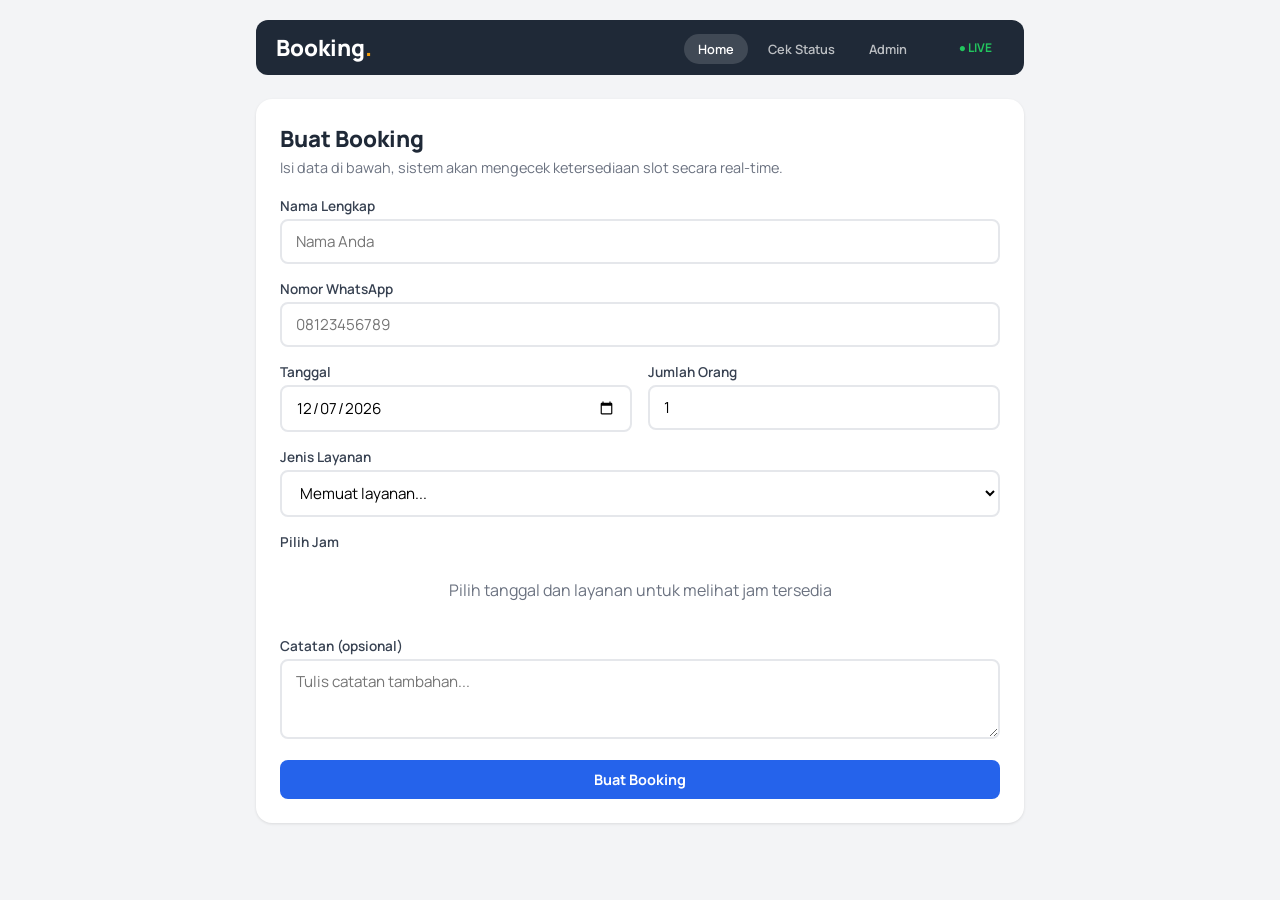
==== commit 12f692e0: "Update index.html" ====
--- a/index.html
+++ b/index.html
@@ -8,24 +8,14 @@
 <link href="https://fonts.googleapis.com/css2?family=Manrope:wght@500;700;800&display=swap" rel="stylesheet">
 <style>
 /* ========== CSS STYLES ========== */
-* {
-  margin: 0;
-  padding: 0;
-  box-sizing: border-box;
-}
-
+* { margin: 0; padding: 0; box-sizing: border-box; }
 body {
   font-family: 'Manrope', sans-serif;
   background: #f3f4f6;
   color: #1f2937;
   min-height: 100vh;
 }
-
-.page {
-  max-width: 800px;
-  margin: 0 auto;
-  padding: 20px 16px;
-}
+.page { max-width: 800px; margin: 0 auto; padding: 20px 16px; }
 
 /* TOPBAR */
 .topbar {
@@ -39,28 +29,10 @@
   gap: 16px;
   flex-wrap: wrap;
 }
-
-.brand {
-  font-size: 1.4rem;
-  font-weight: 800;
-}
-.brand span {
-  color: #f59e0b;
-}
-
-.navbar {
-  display: flex;
-  align-items: center;
-  margin-left: auto;
-  margin-right: 10px;
-}
-
-.nav-links {
-  display: flex;
-  list-style: none;
-  gap: 6px;
-}
-
+.brand { font-size: 1.4rem; font-weight: 800; }
+.brand span { color: #f59e0b; }
+.navbar { display: flex; align-items: center; margin-left: auto; margin-right: 10px; }
+.nav-links { display: flex; list-style: none; gap: 6px; }
 .nav-links li a {
   color: rgba(255,255,255,0.7);
   text-decoration: none;
@@ -70,30 +42,16 @@
   border-radius: 20px;
   transition: all 0.3s ease;
 }
-
-.nav-links li a:hover {
-  color: #fff;
-  background: rgba(255,255,255,0.1);
-}
-
-.nav-links li a.active {
-  color: #fff;
-  background: rgba(255,255,255,0.15);
-}
-
+.nav-links li a:hover { color: #fff; background: rgba(255,255,255,0.1); }
+.nav-links li a.active { color: #fff; background: rgba(255,255,255,0.15); }
 .conn-indicator {
   font-size: 0.75rem;
   font-weight: 700;
   padding: 4px 12px;
   border-radius: 20px;
-  letter-spacing: 0.5px;
-}
-.conn-indicator.online {
-  color: #22c55e;
-}
-.conn-indicator.offline {
-  color: #ef4444;
-}
+}
+.conn-indicator.online { color: #22c55e; }
+.conn-indicator.offline { color: #ef4444; }
 
 /* CARD */
 .card {
@@ -103,31 +61,13 @@
   box-shadow: 0 1px 3px rgba(0,0,0,0.1);
   margin-bottom: 20px;
 }
-.card h2 {
-  font-size: 1.4rem;
-  font-weight: 800;
-  margin-bottom: 4px;
-}
-.card .subtitle {
-  color: #6b7280;
-  font-size: 0.9rem;
-  margin-bottom: 20px;
-}
+.card h2 { font-size: 1.4rem; font-weight: 800; margin-bottom: 4px; }
+.card .subtitle { color: #6b7280; font-size: 0.9rem; margin-bottom: 20px; }
 
 /* FIELD */
-.field {
-  margin-bottom: 16px;
-}
-.field label {
-  display: block;
-  font-weight: 600;
-  font-size: 0.85rem;
-  margin-bottom: 4px;
-  color: #374151;
-}
-.field input,
-.field select,
-.field textarea {
+.field { margin-bottom: 16px; }
+.field label { display: block; font-weight: 600; font-size: 0.85rem; margin-bottom: 4px; color: #374151; }
+.field input, .field select, .field textarea {
   width: 100%;
   padding: 10px 14px;
   border: 2px solid #e5e7eb;
@@ -137,22 +77,12 @@
   transition: border-color 0.2s;
   background: #fff;
 }
-.field input:focus,
-.field select:focus,
-.field textarea:focus {
+.field input:focus, .field select:focus, .field textarea:focus {
   outline: none;
   border-color: #2563eb;
 }
-.field textarea {
-  min-height: 80px;
-  resize: vertical;
-}
-
-.field-row {
-  display: grid;
-  grid-template-columns: 1fr 1fr;
-  gap: 16px;
-}
+.field textarea { min-height: 80px; resize: vertical; }
+.field-row { display: grid; grid-template-columns: 1fr 1fr; gap: 16px; }
 
 /* SLOT GRID */
 .slot-grid {
@@ -161,7 +91,6 @@
   gap: 10px;
   margin-top: 8px;
 }
-
 .slot-item {
   padding: 10px 12px;
   border: 2px solid #e5e7eb;
@@ -171,38 +100,23 @@
   transition: all 0.2s ease;
   background: #fff;
 }
-
 .slot-item.available:hover {
   border-color: #6b7280;
   transform: translateY(-2px);
   box-shadow: 0 4px 12px rgba(0,0,0,0.1);
 }
-
 .slot-item.selected {
   border-color: #2563eb;
   background: #eff6ff;
   box-shadow: 0 0 0 3px rgba(37, 99, 235, 0.2);
 }
-
 .slot-item.unavailable {
   background: #f3f4f6;
   cursor: not-allowed;
   opacity: 0.6;
 }
-
-.slot-time {
-  display: block;
-  font-weight: 600;
-  font-size: 0.9rem;
-}
-
-.slot-info {
-  display: block;
-  font-size: 0.7rem;
-  color: #6b7280;
-  margin-top: 2px;
-}
-
+.slot-time { display: block; font-weight: 600; font-size: 0.9rem; }
+.slot-info { display: block; font-size: 0.7rem; color: #6b7280; margin-top: 2px; }
 .slot-badge {
   display: inline-block;
   background: #ef4444;
@@ -212,16 +126,8 @@
   border-radius: 12px;
   margin-top: 4px;
 }
-
-.loading-row {
-  grid-column: 1 / -1;
-  text-align: center;
-  padding: 20px;
-  color: #6b7280;
-}
-.loading-row.error {
-  color: #ef4444;
-}
+.loading-row { grid-column: 1 / -1; text-align: center; padding: 20px; color: #6b7280; }
+.loading-row.error { color: #ef4444; }
 
 /* BUTTON */
 .btn {
@@ -237,33 +143,13 @@
   transition: all 0.2s;
   font-family: inherit;
 }
-.btn-primary {
-  background: #2563eb;
-  color: #fff;
-  width: 100%;
-}
-.btn-primary:hover {
-  background: #1d4ed8;
-}
-.btn-primary:disabled {
-  opacity: 0.6;
-  cursor: not-allowed;
-}
-.btn-amber {
-  background: #f59e0b;
-  color: #fff;
-}
-.btn-amber:hover {
-  background: #d97706;
-}
-.btn-outline {
-  background: transparent;
-  color: #374151;
-  border: 2px solid #d1d5db;
-}
-.btn-outline:hover {
-  background: #f3f4f6;
-}
+.btn-primary { background: #2563eb; color: #fff; width: 100%; }
+.btn-primary:hover { background: #1d4ed8; }
+.btn-primary:disabled { opacity: 0.6; cursor: not-allowed; }
+.btn-amber { background: #f59e0b; color: #fff; }
+.btn-amber:hover { background: #d97706; }
+.btn-outline { background: transparent; color: #374151; border: 2px solid #d1d5db; }
+.btn-outline:hover { background: #f3f4f6; }
 
 /* DETAIL ROW */
 .detail-row {
@@ -272,13 +158,8 @@
   padding: 10px 0;
   border-bottom: 1px solid #f3f4f6;
 }
-.detail-row .label {
-  color: #6b7280;
-  font-weight: 500;
-}
-.detail-row .value {
-  font-weight: 700;
-}
+.detail-row .label { color: #6b7280; font-weight: 500; }
+.detail-row .value { font-weight: 700; }
 
 .badge {
   display: inline-block;
@@ -287,30 +168,12 @@
   font-size: 0.75rem;
   font-weight: 700;
 }
-.badge-PENDING {
-  background: #fef3c7;
-  color: #d97706;
-}
-.badge-CONFIRMED {
-  background: #dbeafe;
-  color: #2563eb;
-}
-.badge-COMPLETED {
-  background: #d1fae5;
-  color: #059669;
-}
-.badge-CANCELLED {
-  background: #f3f4f6;
-  color: #6b7280;
-}
-.badge-REJECTED {
-  background: #fee2e2;
-  color: #dc2626;
-}
-.badge-RESCHEDULED {
-  background: #ede9fe;
-  color: #7c3aed;
-}
+.badge-PENDING { background: #fef3c7; color: #d97706; }
+.badge-CONFIRMED { background: #dbeafe; color: #2563eb; }
+.badge-COMPLETED { background: #d1fae5; color: #059669; }
+.badge-CANCELLED { background: #f3f4f6; color: #6b7280; }
+.badge-REJECTED { background: #fee2e2; color: #dc2626; }
+.badge-RESCHEDULED { background: #ede9fe; color: #7c3aed; }
 
 /* TOAST */
 #toast-container {
@@ -344,35 +207,13 @@
 
 /* RESPONSIVE */
 @media (max-width: 640px) {
-  .topbar {
-    flex-wrap: wrap;
-    padding: 10px 16px;
-    gap: 8px;
-  }
-  .navbar {
-    order: 3;
-    width: 100%;
-    margin: 0;
-    justify-content: center;
-  }
-  .nav-links li a {
-    font-size: 0.7rem;
-    padding: 4px 10px;
-  }
-  .field-row {
-    grid-template-columns: 1fr;
-  }
-  .slot-grid {
-    grid-template-columns: repeat(auto-fill, minmax(80px, 1fr));
-  }
-  .card {
-    padding: 16px;
-  }
-  .toast {
-    min-width: 200px;
-    font-size: 0.8rem;
-    padding: 12px 16px;
-  }
+  .topbar { flex-wrap: wrap; padding: 10px 16px; gap: 8px; }
+  .navbar { order: 3; width: 100%; margin: 0; justify-content: center; }
+  .nav-links li a { font-size: 0.7rem; padding: 4px 10px; }
+  .field-row { grid-template-columns: 1fr; }
+  .slot-grid { grid-template-columns: repeat(auto-fill, minmax(80px, 1fr)); }
+  .card { padding: 16px; }
+  .toast { min-width: 200px; font-size: 0.8rem; padding: 12px 16px; }
 }
 </style>
 </head>
@@ -419,13 +260,7 @@
       <div class="field">
         <label>Jenis Layanan</label>
         <select name="layanan" id="select-layanan" required>
-          <option value="">Pilih Layanan</option>
-          <option value="Potong Rambut">Potong Rambut</option>
-          <option value="Creambath">Creambath</option>
-          <option value="Cat Rambut">Cat Rambut</option>
-          <option value="Smoothing">Smoothing</option>
-          <option value="Hair Treatment">Hair Treatment</option>
-          <option value="Full Package">Full Package</option>
+          <option value="">Memuat layanan...</option>
         </select>
       </div>
 
@@ -467,20 +302,17 @@
 
 <script>
 // ========================================
-// ALL JAVASCRIPT LOGIC - TANPA LOGIN
+// BOOKING.JS - Terintegrasi dengan Google Apps Script
 // ========================================
 
 (function() {
   'use strict';
 
   // ========== CONFIGURATION ==========
-  const CONFIG = {
-    WHATSAPP_ADMIN_NUMBER: '6281234567890',
-    OPERATIONAL_HOURS: { start: '08:00', end: '21:00' },
-    SLOT_DURATION: 60,
-    MAX_CAPACITY: 10,
-    STORAGE_KEY: 'bookings_data'
-  };
+  // Ganti dengan URL Web App Anda setelah deploy
+  const API_URL = 'https://script.google.com/macros/s/AKfycbyERB6e2dgINlzPDbdo3Fp7x3D5IFwU29doPLgiDc_hqtKaWxbaolYeIaT9GPGJw0S3/exec';
+  
+  const WHATSAPP_ADMIN = '62812xxxxxxx'; // Ganti dengan nomor admin
 
   // ========== DOM REFS ==========
   const form = document.getElementById('booking-form');
@@ -503,42 +335,10 @@
   let selectedJam = null;
   let currentBooking = null;
 
-  // ========== LOCAL STORAGE ==========
-  function getBookings() {
-    try {
-      const data = localStorage.getItem(CONFIG.STORAGE_KEY);
-      return data ? JSON.parse(data) : [];
-    } catch { return []; }
-  }
-
-  function saveBookings(bookings) {
-    localStorage.setItem(CONFIG.STORAGE_KEY, JSON.stringify(bookings));
-  }
-
-  function generateId() {
-    return 'BK' + Date.now().toString(36).toUpperCase() + 
-           Math.random().toString(36).substring(2, 5).toUpperCase();
-  }
-
-  function generateTimeSlots() {
-    const slots = [];
-    const start = CONFIG.OPERATIONAL_HOURS.start;
-    const end = CONFIG.OPERATIONAL_HOURS.end;
-    const duration = CONFIG.SLOT_DURATION;
-    
-    let current = new Date(`2000-01-01 ${start}`);
-    const endTime = new Date(`2000-01-01 ${end}`);
-    
-    while (current < endTime) {
-      slots.push(current.toTimeString().slice(0, 5));
-      current.setMinutes(current.getMinutes() + duration);
-    }
-    return slots;
-  }
-
   // ========== TOAST ==========
   function toast(message, type = 'info') {
     const container = document.getElementById('toast-container');
+    if (!container) return;
     const toast = document.createElement('div');
     toast.className = `toast toast-${type}`;
     toast.textContent = message;
@@ -550,15 +350,59 @@
     }, 3000);
   }
 
-  // ========== CONNECTION STATUS ==========
-  function updateConnectionStatus(online) {
-    connIndicator.className = `conn-indicator ${online ? 'online' : 'offline'}`;
-    connIndicator.textContent = online ? '● LIVE' : '● OFFLINE';
-  }
-  updateConnectionStatus(true);
+  // ========== API CALL ==========
+  async function callAPI(action, params = {}) {
+    try {
+      const url = new URL(API_URL);
+      url.searchParams.set('action', action);
+      
+      // For GET requests, add params to URL
+      const isGet = !params || Object.keys(params).length === 0;
+      if (!isGet) {
+        // POST request - send as JSON body
+        const response = await fetch(url.toString(), {
+          method: 'POST',
+          headers: { 'Content-Type': 'text/plain;charset=utf-8' },
+          body: JSON.stringify({ action, ...params })
+        });
+        const data = await response.json();
+        console.log(`📡 [${action}] Response:`, data);
+        return data;
+      } else {
+        // GET request
+        Object.keys(params).forEach(k => url.searchParams.set(k, params[k]));
+        const response = await fetch(url.toString());
+        const data = await response.json();
+        console.log(`📡 [${action}] Response:`, data);
+        return data;
+      }
+    } catch (error) {
+      console.error(`❌ [${action}] Error:`, error);
+      return { success: false, message: 'Koneksi ke server gagal' };
+    }
+  }
+
+  // ========== LOAD LAYANAN ==========
+  async function loadLayanan() {
+    try {
+      const response = await callAPI('getServices');
+      if (response.success && response.services) {
+        selectLayanan.innerHTML = '<option value="">Pilih Layanan</option>';
+        response.services.forEach(service => {
+          const option = document.createElement('option');
+          option.value = service.nama || service;
+          option.textContent = service.nama || service;
+          selectLayanan.appendChild(option);
+        });
+        console.log('✅ Layanan loaded:', response.services.length);
+      }
+    } catch (error) {
+      console.error('Error loading layanan:', error);
+    }
+  }
 
   // ========== LOAD SLOTS ==========
-  function loadSlots() {
+  async function loadSlots() {
     const tanggal = inputTanggal.value;
     const layanan = selectLayanan.value;
 
@@ -567,54 +411,45 @@
       return;
     }
 
-    slotGrid.innerHTML = '<div class="loading-row">Memuat jam tersedia...</div>';
-
-    // Simulasi loading
-    setTimeout(() => {
-      const bookings = getBookings();
-      const allSlots = generateTimeSlots();
+    slotGrid.innerHTML = '<div class="loading-row">⏳ Memuat jam tersedia...</div>';
+
+    try {
+      const response = await callAPI('getAvailability', { tanggal });
       
-      const existingBookings = bookings.filter(b => 
-        b.tanggal === tanggal && 
-        b.layanan === layanan &&
-        (b.status === 'PENDING' || b.status === 'CONFIRMED' || b.status === 'RESCHEDULED')
-      );
-
-      const availableSlots = allSlots.map(slot => {
-        const count = existingBookings.filter(b => b.jam === slot).length;
-        return {
-          time: slot,
-          available: count < CONFIG.MAX_CAPACITY,
-          booked: count,
-          max: CONFIG.MAX_CAPACITY
-        };
-      });
-
-      renderSlots(availableSlots);
-    }, 300);
-  }
-
-  function renderSlots(slots) {
-    if (!slots || slots.length === 0) {
-      slotGrid.innerHTML = '<div class="loading-row">Tidak ada jam tersedia</div>';
+      if (!response.success) {
+        slotGrid.innerHTML = `<div class="loading-row error">${response.message || 'Gagal memuat slot'}</div>`;
+        return;
+      }
+
+      renderSlots(response.availability || []);
+    } catch (error) {
+      console.error('Error loading slots:', error);
+      slotGrid.innerHTML = '<div class="loading-row error">Gagal memuat jam tersedia</div>';
+    }
+  }
+
+  function renderSlots(availability) {
+    if (!availability || availability.length === 0) {
+      slotGrid.innerHTML = '<div class="loading-row">Tidak ada jam tersedia untuk tanggal ini</div>';
       return;
     }
 
     let html = '';
     let hasAvailable = false;
 
-    slots.forEach(slot => {
-      const isAvailable = slot.available !== false;
-      const isSelected = selectedJam === slot.time;
+    availability.forEach(slot => {
+      const isAvailable = !slot.penuh;
+      const isSelected = selectedJam === slot.jam;
+      
       if (isAvailable) hasAvailable = true;
 
       html += `
         <div class="slot-item ${isAvailable ? 'available' : 'unavailable'} ${isSelected ? 'selected' : ''}"
-             data-time="${slot.time}"
+             data-time="${slot.jam}"
              data-available="${isAvailable}"
              ${!isAvailable ? 'style="cursor:not-allowed;opacity:0.5;"' : ''}>
-          <span class="slot-time">${slot.time}</span>
-          ${slot.booked !== undefined ? `<span class="slot-info">${slot.booked}/${slot.max}</span>` : ''}
+          <span class="slot-time">${slot.jam}</span>
+          <span class="slot-info">${slot.terisi}/${slot.kapasitas}</span>
           ${isAvailable ? '' : '<span class="slot-badge">Full</span>'}
         </div>
       `;
@@ -623,7 +458,7 @@
     slotGrid.innerHTML = html;
 
     if (!hasAvailable) {
-      slotGrid.innerHTML = '<div class="loading-row">Maaf, semua jam sudah penuh</div>';
+      slotGrid.innerHTML = '<div class="loading-row">Maaf, semua jam sudah penuh untuk tanggal ini</div>';
       return;
     }
 
@@ -656,7 +491,7 @@
   });
 
   // ========== SUBMIT ==========
-  form.addEventListener('submit', function(e) {
+  form.addEventListener('submit', async function(e) {
     e.preventDefault();
 
     const formData = new FormData(form);
@@ -678,38 +513,39 @@
     }
 
     submitBtn.disabled = true;
-    submitBtn.textContent = 'Memproses...';
-
-    setTimeout(() => {
-      try {
-        const bookings = getBookings();
-        const newBooking = {
-          bookingId: generateId(),
-          nama,
-          whatsapp,
-          tanggal,
-          jam: selectedJam,
-          jumlah,
-          layanan,
-          catatan,
-          status: 'PENDING',
-          createdAt: new Date().toISOString(),
-          updatedAt: new Date().toISOString()
-        };
-
-        bookings.push(newBooking);
-        saveBookings(bookings);
-
-        currentBooking = newBooking;
-        showResult(newBooking);
-        toast('Booking berhasil dibuat!', 'success');
-      } catch (error) {
-        toast('Terjadi kesalahan, silakan coba lagi', 'error');
-      } finally {
+    submitBtn.textContent = '⏳ Memproses...';
+
+    try {
+      const bookingData = {
+        nama,
+        whatsapp,
+        tanggal,
+        jam: selectedJam,
+        jumlah,
+        layanan,
+        catatan
+      };
+
+      const response = await callAPI('createBooking', bookingData);
+
+      if (!response.success) {
+        toast(response.message || 'Gagal membuat booking', 'error');
         submitBtn.disabled = false;
         submitBtn.textContent = 'Buat Booking';
+        return;
       }
-    }, 500);
+
+      currentBooking = response.booking;
+      showResult(currentBooking);
+      toast('✅ Booking berhasil dibuat!', 'success');
+
+    } catch (error) {
+      console.error('Error creating booking:', error);
+      toast('Terjadi kesalahan, silakan coba lagi', 'error');
+    } finally {
+      submitBtn.disabled = false;
+      submitBtn.textContent = 'Buat Booking';
+    }
   });
 
   // ========== SHOW RESULT ==========
@@ -722,18 +558,17 @@
     resTanggal.textContent = booking.tanggal;
     resJam.textContent = booking.jam;
 
-    const waNumber = CONFIG.WHATSAPP_ADMIN_NUMBER;
     const message = `Halo *${booking.nama}*, booking Anda telah kami terima dengan ID: *${booking.bookingId}*
 
 📅 Tanggal: ${booking.tanggal}
 🕐 Jam: ${booking.jam}
-👥 Jumlah: ${booking.jumlah} orang
+👥 Jumlah: ${booking.jumlah || 1} orang
 💇 Layanan: ${booking.layanan}
 
-📌 Status: PENDING
+📌 Status: ${booking.status || 'PENDING'}
 Mohon tunggu konfirmasi dari kami.`;
 
-    resWaBtn.href = `https://wa.me/${waNumber}?text=${encodeURIComponent(message)}`;
+    resWaBtn.href = `https://wa.me/${WHATSAPP_ADMIN}?text=${encodeURIComponent(message)}`;
 
     resultCard.scrollIntoView({ behavior: 'smooth', block: 'center' });
   }
@@ -759,17 +594,38 @@
     }
   });
 
+  // ========== CONNECTION INDICATOR ==========
+  function updateConnectionStatus(online) {
+    if (!connIndicator) return;
+    connIndicator.textContent = online ? '● LIVE' : '⚠ OFFLINE';
+    connIndicator.className = `conn-indicator ${online ? 'online' : 'offline'}`;
+  }
+  updateConnectionStatus(true);
+
   // ========== INIT ==========
-  (function init() {
+  async function init() {
+    // Set default date to tomorrow
     const tomorrow = new Date();
     tomorrow.setDate(tomorrow.getDate() + 1);
-    inputTanggal.value = tomorrow.toISOString().split('T')[0];
-    inputTanggal.min = tomorrow.toISOString().split('T')[0];
+    const tomorrowStr = tomorrow.toISOString().split('T')[0];
+    inputTanggal.value = tomorrowStr;
+    inputTanggal.min = tomorrowStr;
+
+    // Load layanan
+    await loadLayanan();
     
-    console.log('✅ Booking page loaded successfully!');
-    console.log('📊 Data disimpan di Local Storage dengan key:', CONFIG.STORAGE_KEY);
-    console.log('🔓 Tidak perlu login - semua orang bisa booking!');
-  })();
+    // Load slots after layanan loaded
+    setTimeout(loadSlots, 500);
+
+    console.log('✅ Booking page loaded!');
+    console.log('📡 API URL:', API_URL);
+  }
+
+  if (document.readyState === 'loading') {
+    document.addEventListener('DOMContentLoaded', init);
+  } else {
+    init();
+  }
 
 })();
 </script>
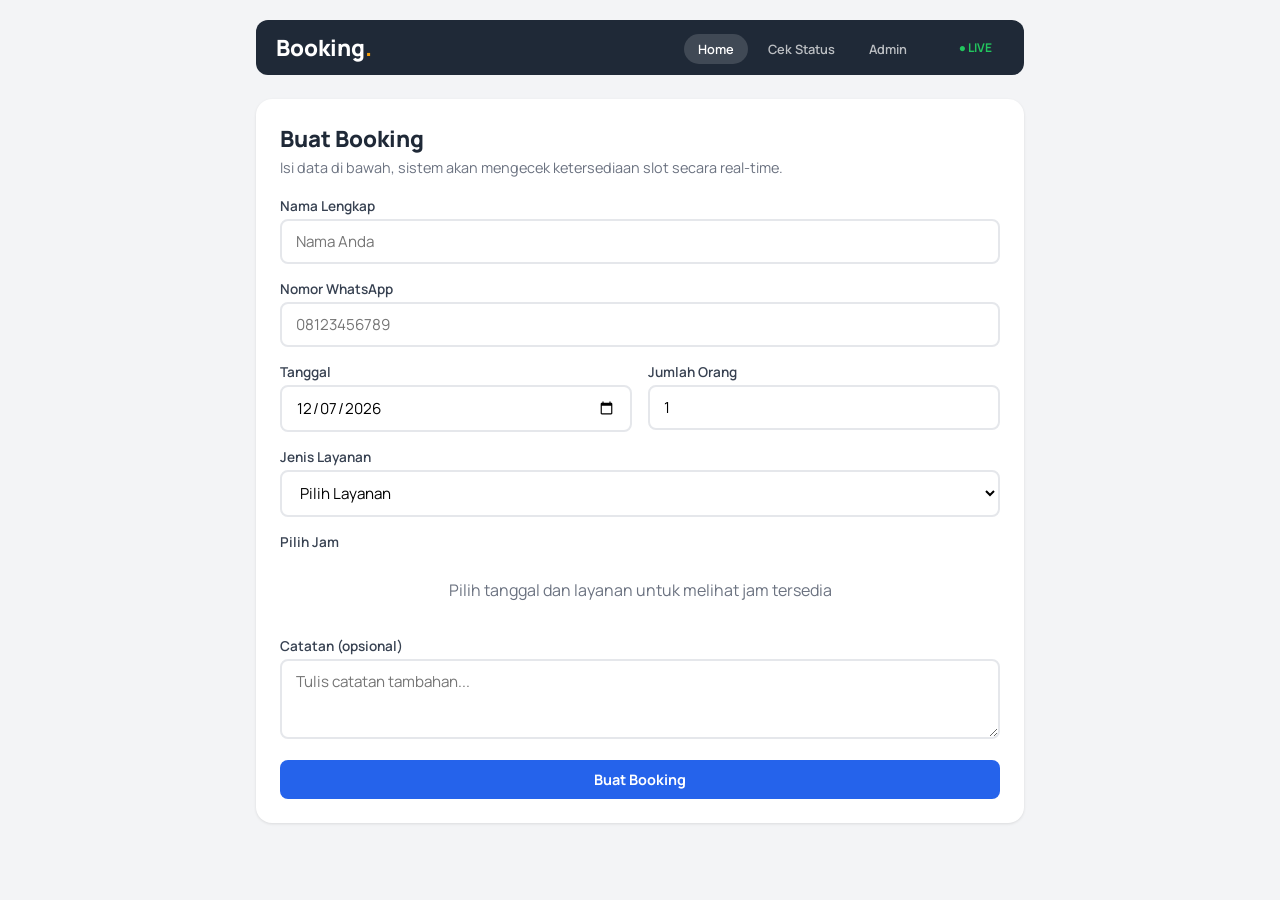
==== commit 7ab425ec: "Update index.html" ====
--- a/index.html
+++ b/index.html
@@ -7,141 +7,60 @@
 <link rel="preconnect" href="https://fonts.googleapis.com">
 <link href="https://fonts.googleapis.com/css2?family=Manrope:wght@500;700;800&display=swap" rel="stylesheet">
 <style>
-/* ========== CSS STYLES ========== */
 * { margin: 0; padding: 0; box-sizing: border-box; }
-body {
-  font-family: 'Manrope', sans-serif;
-  background: #f3f4f6;
-  color: #1f2937;
-  min-height: 100vh;
-}
+body { font-family: 'Manrope', sans-serif; background: #f3f4f6; color: #1f2937; min-height: 100vh; }
 .page { max-width: 800px; margin: 0 auto; padding: 20px 16px; }
 
-/* TOPBAR */
 .topbar {
-  display: flex;
-  align-items: center;
-  background: #1f2937;
-  color: #fff;
-  padding: 12px 20px;
-  border-radius: 12px;
-  margin-bottom: 24px;
-  gap: 16px;
-  flex-wrap: wrap;
+  display: flex; align-items: center; background: #1f2937; color: #fff;
+  padding: 12px 20px; border-radius: 12px; margin-bottom: 24px; gap: 16px; flex-wrap: wrap;
 }
 .brand { font-size: 1.4rem; font-weight: 800; }
 .brand span { color: #f59e0b; }
 .navbar { display: flex; align-items: center; margin-left: auto; margin-right: 10px; }
 .nav-links { display: flex; list-style: none; gap: 6px; }
 .nav-links li a {
-  color: rgba(255,255,255,0.7);
-  text-decoration: none;
-  font-size: 0.8rem;
-  font-weight: 600;
-  padding: 6px 14px;
-  border-radius: 20px;
-  transition: all 0.3s ease;
+  color: rgba(255,255,255,0.7); text-decoration: none; font-size: 0.8rem;
+  font-weight: 600; padding: 6px 14px; border-radius: 20px; transition: all 0.3s ease;
 }
 .nav-links li a:hover { color: #fff; background: rgba(255,255,255,0.1); }
 .nav-links li a.active { color: #fff; background: rgba(255,255,255,0.15); }
-.conn-indicator {
-  font-size: 0.75rem;
-  font-weight: 700;
-  padding: 4px 12px;
-  border-radius: 20px;
-}
+.conn-indicator { font-size: 0.75rem; font-weight: 700; padding: 4px 12px; border-radius: 20px; }
 .conn-indicator.online { color: #22c55e; }
 .conn-indicator.offline { color: #ef4444; }
 
-/* CARD */
-.card {
-  background: #fff;
-  border-radius: 16px;
-  padding: 24px;
-  box-shadow: 0 1px 3px rgba(0,0,0,0.1);
-  margin-bottom: 20px;
-}
+.card { background: #fff; border-radius: 16px; padding: 24px; box-shadow: 0 1px 3px rgba(0,0,0,0.1); margin-bottom: 20px; }
 .card h2 { font-size: 1.4rem; font-weight: 800; margin-bottom: 4px; }
 .card .subtitle { color: #6b7280; font-size: 0.9rem; margin-bottom: 20px; }
 
-/* FIELD */
 .field { margin-bottom: 16px; }
 .field label { display: block; font-weight: 600; font-size: 0.85rem; margin-bottom: 4px; color: #374151; }
 .field input, .field select, .field textarea {
-  width: 100%;
-  padding: 10px 14px;
-  border: 2px solid #e5e7eb;
-  border-radius: 8px;
-  font-size: 0.95rem;
-  font-family: inherit;
-  transition: border-color 0.2s;
-  background: #fff;
-}
-.field input:focus, .field select:focus, .field textarea:focus {
-  outline: none;
-  border-color: #2563eb;
-}
+  width: 100%; padding: 10px 14px; border: 2px solid #e5e7eb; border-radius: 8px;
+  font-size: 0.95rem; font-family: inherit; transition: border-color 0.2s; background: #fff;
+}
+.field input:focus, .field select:focus, .field textarea:focus { outline: none; border-color: #2563eb; }
 .field textarea { min-height: 80px; resize: vertical; }
 .field-row { display: grid; grid-template-columns: 1fr 1fr; gap: 16px; }
 
-/* SLOT GRID */
-.slot-grid {
-  display: grid;
-  grid-template-columns: repeat(auto-fill, minmax(100px, 1fr));
-  gap: 10px;
-  margin-top: 8px;
-}
+.slot-grid { display: grid; grid-template-columns: repeat(auto-fill, minmax(100px, 1fr)); gap: 10px; margin-top: 8px; }
 .slot-item {
-  padding: 10px 12px;
-  border: 2px solid #e5e7eb;
-  border-radius: 8px;
-  text-align: center;
-  cursor: pointer;
-  transition: all 0.2s ease;
-  background: #fff;
-}
-.slot-item.available:hover {
-  border-color: #6b7280;
-  transform: translateY(-2px);
-  box-shadow: 0 4px 12px rgba(0,0,0,0.1);
-}
-.slot-item.selected {
-  border-color: #2563eb;
-  background: #eff6ff;
-  box-shadow: 0 0 0 3px rgba(37, 99, 235, 0.2);
-}
-.slot-item.unavailable {
-  background: #f3f4f6;
-  cursor: not-allowed;
-  opacity: 0.6;
-}
+  padding: 10px 12px; border: 2px solid #e5e7eb; border-radius: 8px; text-align: center;
+  cursor: pointer; transition: all 0.2s ease; background: #fff;
+}
+.slot-item.available:hover { border-color: #6b7280; transform: translateY(-2px); box-shadow: 0 4px 12px rgba(0,0,0,0.1); }
+.slot-item.selected { border-color: #2563eb; background: #eff6ff; box-shadow: 0 0 0 3px rgba(37,99,235,0.2); }
+.slot-item.unavailable { background: #f3f4f6; cursor: not-allowed; opacity: 0.6; }
 .slot-time { display: block; font-weight: 600; font-size: 0.9rem; }
 .slot-info { display: block; font-size: 0.7rem; color: #6b7280; margin-top: 2px; }
-.slot-badge {
-  display: inline-block;
-  background: #ef4444;
-  color: #fff;
-  font-size: 0.6rem;
-  padding: 2px 8px;
-  border-radius: 12px;
-  margin-top: 4px;
-}
+.slot-badge { display: inline-block; background: #ef4444; color: #fff; font-size: 0.6rem; padding: 2px 8px; border-radius: 12px; margin-top: 4px; }
 .loading-row { grid-column: 1 / -1; text-align: center; padding: 20px; color: #6b7280; }
 .loading-row.error { color: #ef4444; }
 
-/* BUTTON */
 .btn {
-  display: inline-block;
-  padding: 10px 20px;
-  border: none;
-  border-radius: 8px;
-  font-weight: 700;
-  font-size: 0.9rem;
-  cursor: pointer;
-  text-decoration: none;
-  text-align: center;
-  transition: all 0.2s;
-  font-family: inherit;
+  display: inline-block; padding: 10px 20px; border: none; border-radius: 8px;
+  font-weight: 700; font-size: 0.9rem; cursor: pointer; text-decoration: none;
+  text-align: center; transition: all 0.2s; font-family: inherit;
 }
 .btn-primary { background: #2563eb; color: #fff; width: 100%; }
 .btn-primary:hover { background: #1d4ed8; }
@@ -151,23 +70,11 @@
 .btn-outline { background: transparent; color: #374151; border: 2px solid #d1d5db; }
 .btn-outline:hover { background: #f3f4f6; }
 
-/* DETAIL ROW */
-.detail-row {
-  display: flex;
-  justify-content: space-between;
-  padding: 10px 0;
-  border-bottom: 1px solid #f3f4f6;
-}
+.detail-row { display: flex; justify-content: space-between; padding: 10px 0; border-bottom: 1px solid #f3f4f6; }
 .detail-row .label { color: #6b7280; font-weight: 500; }
 .detail-row .value { font-weight: 700; }
 
-.badge {
-  display: inline-block;
-  padding: 4px 12px;
-  border-radius: 12px;
-  font-size: 0.75rem;
-  font-weight: 700;
-}
+.badge { display: inline-block; padding: 4px 12px; border-radius: 12px; font-size: 0.75rem; font-weight: 700; }
 .badge-PENDING { background: #fef3c7; color: #d97706; }
 .badge-CONFIRMED { background: #dbeafe; color: #2563eb; }
 .badge-COMPLETED { background: #d1fae5; color: #059669; }
@@ -175,37 +82,17 @@
 .badge-REJECTED { background: #fee2e2; color: #dc2626; }
 .badge-RESCHEDULED { background: #ede9fe; color: #7c3aed; }
 
-/* TOAST */
-#toast-container {
-  position: fixed;
-  top: 20px;
-  right: 20px;
-  z-index: 9999;
-  display: flex;
-  flex-direction: column;
-  gap: 10px;
-}
+#toast-container { position: fixed; top: 20px; right: 20px; z-index: 9999; display: flex; flex-direction: column; gap: 10px; }
 .toast {
-  padding: 14px 20px;
-  border-radius: 8px;
-  color: #fff;
-  font-weight: 500;
-  font-size: 0.9rem;
-  min-width: 250px;
-  max-width: 400px;
-  box-shadow: 0 4px 12px rgba(0,0,0,0.15);
+  padding: 14px 20px; border-radius: 8px; color: #fff; font-weight: 500; font-size: 0.9rem;
+  min-width: 250px; max-width: 400px; box-shadow: 0 4px 12px rgba(0,0,0,0.15);
   animation: slideIn 0.3s ease;
 }
 .toast-success { background: #22c55e; }
 .toast-error { background: #ef4444; }
 .toast-info { background: #3b82f6; }
-
-@keyframes slideIn {
-  from { transform: translateX(100%); opacity: 0; }
-  to { transform: translateX(0); opacity: 1; }
-}
-
-/* RESPONSIVE */
+@keyframes slideIn { from { transform: translateX(100%); opacity: 0; } to { transform: translateX(0); opacity: 1; } }
+
 @media (max-width: 640px) {
   .topbar { flex-wrap: wrap; padding: 10px 16px; gap: 8px; }
   .navbar { order: 3; width: 100%; margin: 0; justify-content: center; }
@@ -220,7 +107,6 @@
 <body>
 
 <div class="page">
-  <!-- TOPBAR / NAVBAR -->
   <div class="topbar">
     <div class="brand">Booking<span>.</span></div>
     <nav class="navbar">
@@ -233,11 +119,9 @@
     <div id="conn-indicator" class="conn-indicator online">● LIVE</div>
   </div>
 
-  <!-- FORM BOOKING -->
   <div class="card" id="form-card">
     <h2>Buat Booking</h2>
     <p class="subtitle">Isi data di bawah, sistem akan mengecek ketersediaan slot secara real-time.</p>
-
     <form id="booking-form">
       <div class="field">
         <label>Nama Lengkap</label>
@@ -263,7 +147,6 @@
           <option value="">Memuat layanan...</option>
         </select>
       </div>
-
       <div class="field">
         <label>Pilih Jam</label>
         <div id="slot-grid" class="slot-grid">
@@ -271,29 +154,25 @@
         </div>
         <input type="hidden" name="jam" id="input-jam" required>
       </div>
-
       <div class="field">
         <label>Catatan (opsional)</label>
         <textarea name="catatan" placeholder="Tulis catatan tambahan..."></textarea>
       </div>
-
       <button type="submit" class="btn btn-primary" id="submit-btn">Buat Booking</button>
     </form>
   </div>
 
-  <!-- HASIL BOOKING -->
   <div class="card" id="result-card" style="display:none;">
-    <h2>Booking Berhasil Dibuat</h2>
+    <h2>✅ Booking Berhasil Dibuat</h2>
     <div class="detail-row"><span class="label">Booking ID</span><span class="value" id="res-id">-</span></div>
     <div class="detail-row"><span class="label">Nama</span><span class="value" id="res-nama">-</span></div>
     <div class="detail-row"><span class="label">Tanggal</span><span class="value" id="res-tanggal">-</span></div>
     <div class="detail-row"><span class="label">Jam</span><span class="value" id="res-jam">-</span></div>
     <div class="detail-row"><span class="label">Status</span><span class="value"><span class="badge badge-PENDING">PENDING</span></span></div>
-
     <div style="margin-top:18px; display:flex; flex-direction:column; gap:10px;">
-      <a class="btn btn-amber" id="res-wa-btn" target="_blank" rel="noopener">Kirim WhatsApp</a>
-      <a class="btn btn-outline" href="status.html" id="res-status-link">Cek Status Booking</a>
-      <button class="btn btn-outline" id="res-new-btn" type="button">Buat Booking Lain</button>
+      <a class="btn btn-amber" id="res-wa-btn" target="_blank" rel="noopener">📱 Kirim WhatsApp</a>
+      <a class="btn btn-outline" href="status.html" id="res-status-link">🔍 Cek Status Booking</a>
+      <button class="btn btn-outline" id="res-new-btn" type="button">📝 Buat Booking Lain</button>
     </div>
   </div>
 </div>
@@ -302,17 +181,16 @@
 
 <script>
 // ========================================
-// BOOKING.JS - Terintegrasi dengan Google Apps Script
+// BOOKING.JS - FULL FIXED
 // ========================================
 
 (function() {
   'use strict';
 
   // ========== CONFIGURATION ==========
-  // Ganti dengan URL Web App Anda setelah deploy
+  // GANTI DENGAN URL WEB APP ANDA
   const API_URL = 'https://script.google.com/macros/s/AKfycbyERB6e2dgINlzPDbdo3Fp7x3D5IFwU29doPLgiDc_hqtKaWxbaolYeIaT9GPGJw0S3/exec';
-  
-  const WHATSAPP_ADMIN = '62812xxxxxxx'; // Ganti dengan nomor admin
+  const WHATSAPP_ADMIN = '6281234567890';
 
   // ========== DOM REFS ==========
   const form = document.getElementById('booking-form');
@@ -339,14 +217,14 @@
   function toast(message, type = 'info') {
     const container = document.getElementById('toast-container');
     if (!container) return;
-    const toast = document.createElement('div');
-    toast.className = `toast toast-${type}`;
-    toast.textContent = message;
-    container.appendChild(toast);
+    const el = document.createElement('div');
+    el.className = `toast toast-${type}`;
+    el.textContent = message;
+    container.appendChild(el);
     setTimeout(() => {
-      toast.style.opacity = '0';
-      toast.style.transform = 'translateX(100%)';
-      setTimeout(() => { if (container.contains(toast)) container.removeChild(toast); }, 300);
+      el.style.opacity = '0';
+      el.style.transform = 'translateX(100%)';
+      setTimeout(() => { if (container.contains(el)) container.removeChild(el); }, 300);
     }, 3000);
   }
 
@@ -356,29 +234,18 @@
       const url = new URL(API_URL);
       url.searchParams.set('action', action);
       
-      // For GET requests, add params to URL
-      const isGet = !params || Object.keys(params).length === 0;
-      if (!isGet) {
-        // POST request - send as JSON body
-        const response = await fetch(url.toString(), {
-          method: 'POST',
-          headers: { 'Content-Type': 'text/plain;charset=utf-8' },
-          body: JSON.stringify({ action, ...params })
-        });
-        const data = await response.json();
-        console.log(`📡 [${action}] Response:`, data);
-        return data;
-      } else {
-        // GET request
-        Object.keys(params).forEach(k => url.searchParams.set(k, params[k]));
-        const response = await fetch(url.toString());
-        const data = await response.json();
-        console.log(`📡 [${action}] Response:`, data);
-        return data;
-      }
+      const response = await fetch(url.toString(), {
+        method: 'POST',
+        headers: { 'Content-Type': 'text/plain;charset=utf-8' },
+        body: JSON.stringify({ action, ...params })
+      });
+      
+      const data = await response.json();
+      console.log(`📡 [${action}] Response:`, data);
+      return data;
     } catch (error) {
       console.error(`❌ [${action}] Error:`, error);
-      return { success: false, message: 'Koneksi ke server gagal' };
+      return { success: false, message: 'Koneksi ke server gagal: ' + error.message };
     }
   }
 
@@ -395,6 +262,17 @@
           selectLayanan.appendChild(option);
         });
         console.log('✅ Layanan loaded:', response.services.length);
+      } else {
+        console.warn('⚠️ Gagal load layanan:', response.message);
+        // Fallback default
+        const defaults = ['Potong Rambut', 'Creambath', 'Cat Rambut', 'Smoothing', 'Hair Treatment', 'Full Package'];
+        selectLayanan.innerHTML = '<option value="">Pilih Layanan</option>';
+        defaults.forEach(service => {
+          const option = document.createElement('option');
+          option.value = service;
+          option.textContent = service;
+          selectLayanan.appendChild(option);
+        });
       }
     } catch (error) {
       console.error('Error loading layanan:', error);
@@ -417,14 +295,14 @@
       const response = await callAPI('getAvailability', { tanggal });
       
       if (!response.success) {
-        slotGrid.innerHTML = `<div class="loading-row error">${response.message || 'Gagal memuat slot'}</div>`;
+        slotGrid.innerHTML = `<div class="loading-row error">❌ ${response.message || 'Gagal memuat slot'}</div>`;
         return;
       }
 
       renderSlots(response.availability || []);
     } catch (error) {
       console.error('Error loading slots:', error);
-      slotGrid.innerHTML = '<div class="loading-row error">Gagal memuat jam tersedia</div>';
+      slotGrid.innerHTML = '<div class="loading-row error">❌ Gagal memuat jam tersedia</div>';
     }
   }
 
@@ -458,7 +336,7 @@
     slotGrid.innerHTML = html;
 
     if (!hasAvailable) {
-      slotGrid.innerHTML = '<div class="loading-row">Maaf, semua jam sudah penuh untuk tanggal ini</div>';
+      slotGrid.innerHTML = '<div class="loading-row">❌ Maaf, semua jam sudah penuh untuk tanggal ini</div>';
       return;
     }
 
@@ -498,38 +376,28 @@
     const nama = formData.get('nama').trim();
     const whatsapp = formData.get('whatsapp').trim();
     const tanggal = formData.get('tanggal');
-    const jumlah = parseInt(formData.get('jumlah'));
+    const jumlah = parseInt(formData.get('jumlah')) || 1;
     const layanan = formData.get('layanan');
     const catatan = formData.get('catatan').trim() || '-';
 
-    if (!selectedJam) {
-      toast('Silakan pilih jam terlebih dahulu', 'error');
-      return;
-    }
-
+    if (!nama) { toast('Nama lengkap wajib diisi', 'error'); return; }
+    if (!whatsapp) { toast('Nomor WhatsApp wajib diisi', 'error'); return; }
     if (!/^[0-9]{10,15}$/.test(whatsapp)) {
       toast('Nomor WhatsApp tidak valid (min 10 digit)', 'error');
       return;
     }
+    if (!selectedJam) { toast('Silakan pilih jam terlebih dahulu', 'error'); return; }
+    if (!layanan) { toast('Silakan pilih layanan', 'error'); return; }
 
     submitBtn.disabled = true;
     submitBtn.textContent = '⏳ Memproses...';
 
     try {
-      const bookingData = {
-        nama,
-        whatsapp,
-        tanggal,
-        jam: selectedJam,
-        jumlah,
-        layanan,
-        catatan
-      };
-
+      const bookingData = { nama, whatsapp, tanggal, jam: selectedJam, jumlah, layanan, catatan };
       const response = await callAPI('createBooking', bookingData);
 
       if (!response.success) {
-        toast(response.message || 'Gagal membuat booking', 'error');
+        toast('❌ ' + (response.message || 'Gagal membuat booking'), 'error');
         submitBtn.disabled = false;
         submitBtn.textContent = 'Buat Booking';
         return;
@@ -541,7 +409,7 @@
 
     } catch (error) {
       console.error('Error creating booking:', error);
-      toast('Terjadi kesalahan, silakan coba lagi', 'error');
+      toast('❌ Terjadi kesalahan, silakan coba lagi', 'error');
     } finally {
       submitBtn.disabled = false;
       submitBtn.textContent = 'Buat Booking';
@@ -604,17 +472,12 @@
 
   // ========== INIT ==========
   async function init() {
-    // Set default date to tomorrow
     const tomorrow = new Date();
     tomorrow.setDate(tomorrow.getDate() + 1);
-    const tomorrowStr = tomorrow.toISOString().split('T')[0];
-    inputTanggal.value = tomorrowStr;
-    inputTanggal.min = tomorrowStr;
-
-    // Load layanan
+    inputTanggal.value = tomorrow.toISOString().split('T')[0];
+    inputTanggal.min = tomorrow.toISOString().split('T')[0];
+
     await loadLayanan();
-    
-    // Load slots after layanan loaded
     setTimeout(loadSlots, 500);
 
     console.log('✅ Booking page loaded!');
@@ -629,6 +492,5 @@
 
 })();
 </script>
-
 </body>
 </html>
